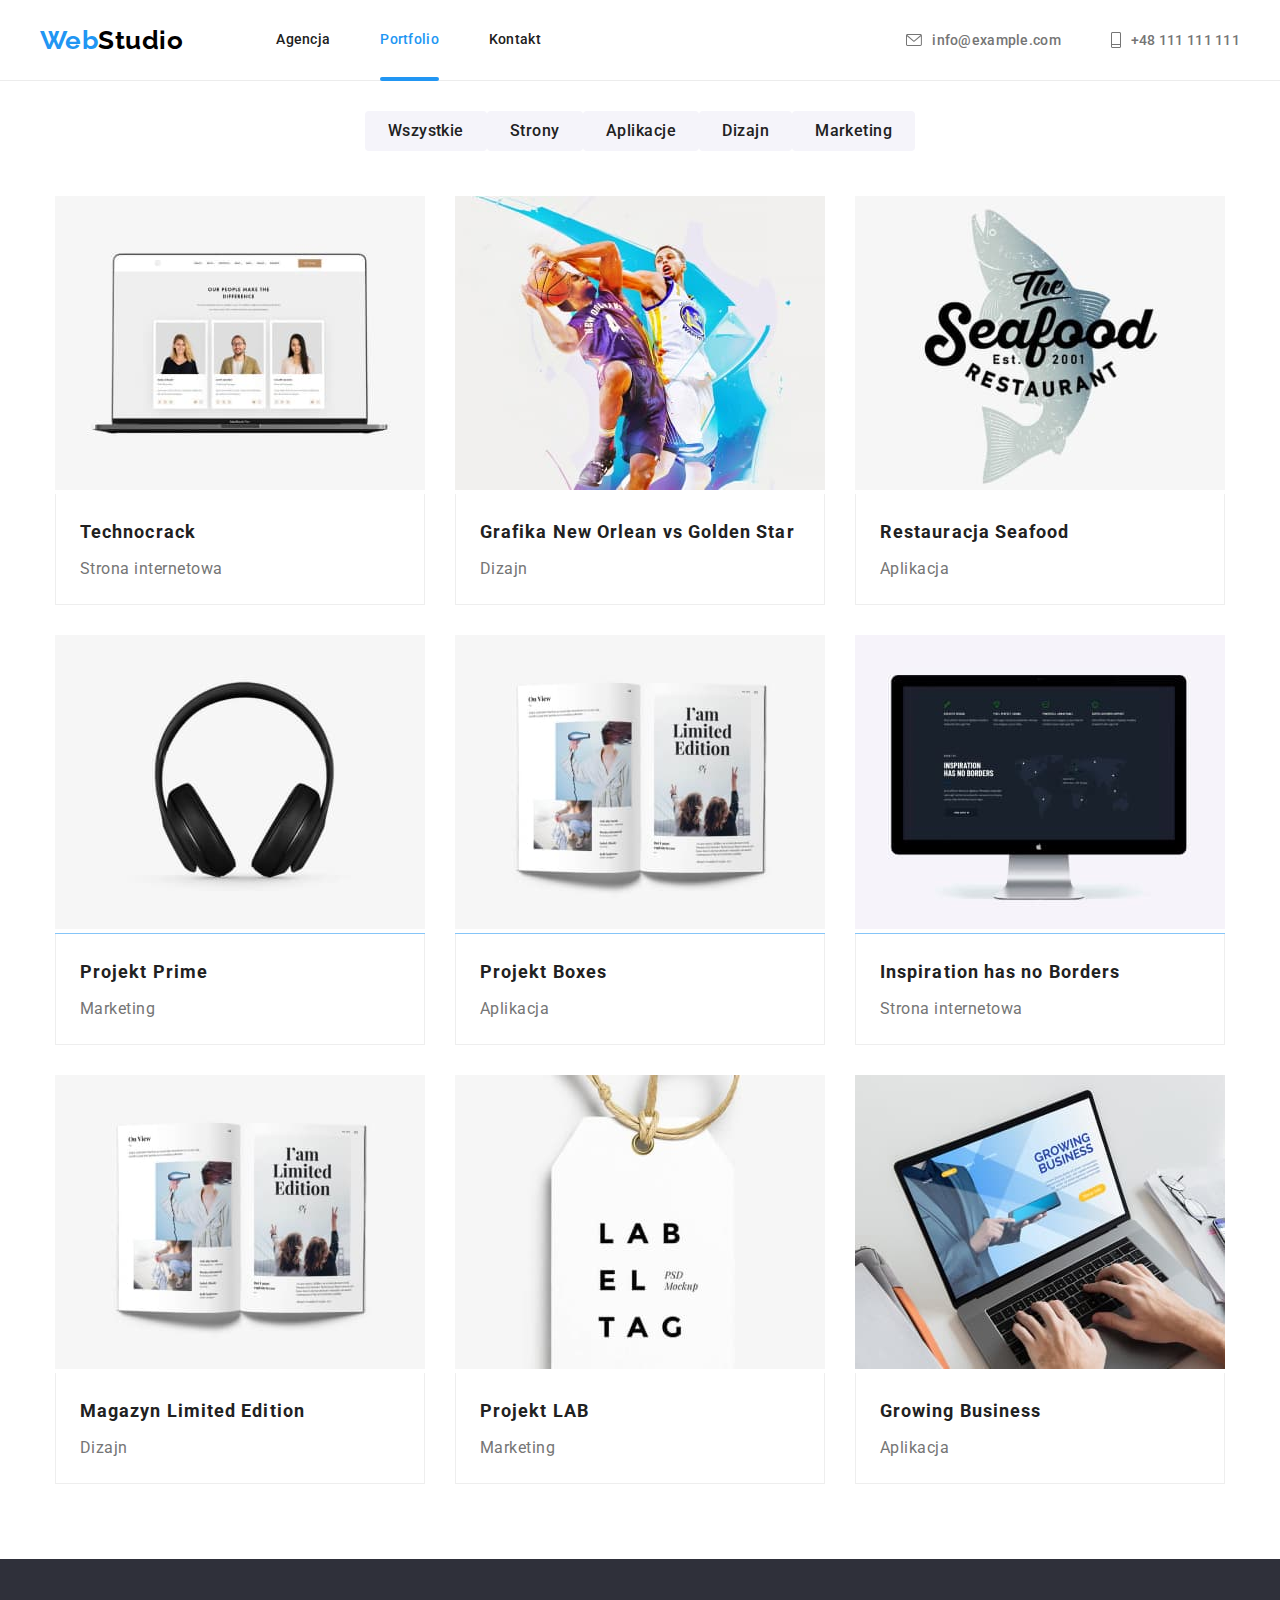
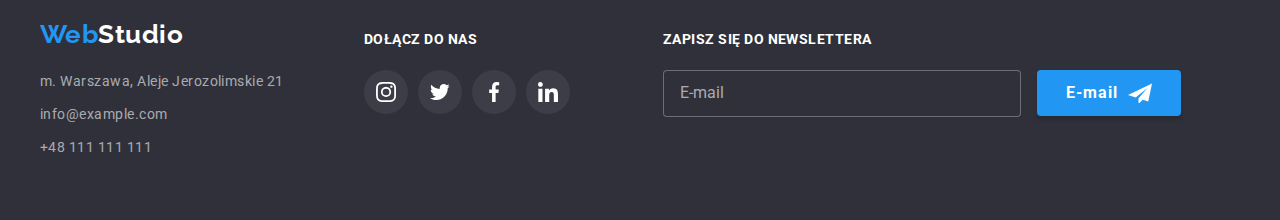
==== portfolio.html @ 1c142c2a "copy" ====
<!DOCTYPE html>
<html lang="en">

<head>
  <meta charset="UTF-8" />
  <meta http-equiv="X-UA-Compatible" content="IE=edge" />
  <meta name="viewport" content="width=device-width, initial-scale=1.0" />
  <title>goit-markup-hw-07</title>
  <link href="https://fonts.googleapis.com/css2?family=Raleway:wght@700&family=Roboto:wght@400;500;700;900&display=swap"
    rel="stylesheet" />
  <link rel="stylesheet" href="https://cdnjs.cloudflare.com/ajax/libs/modern-normalize/1.1.0/modern-normalize.css" />
  <link rel="stylesheet" href="./css/main.min.css" />
</head>

<body>
  <header class="header">
    <div class="container header__section">
      <nav class="header__nav">
      <a href="index.html" class="link logo header__logo">Web<span class="header__logo--black">Studio</span></a>

      <ul class="nav list">
        <li class="nav__item">
          <a href="index.html" class="link nav__link">Agencja</a>
        </li>
        <li class="nav__item">
          <a href="portfolio.html" class="link nav__link nav__link--current">Portfolio</a>
        </li>
        <li class="nav__item"><a href="Kontakt" class="link nav__link">Kontakt</a></li>
      </ul>
      </nav>
      <ul class="header-contact list header-contact__list">
        <li class="header-contact__item">
          <a href="mailto:info@example.com" class="link header-contact__link"><svg class="header-contact__icon" width="16"
              height="12">
              <use href="./images/icons.svg#icon-envelope"></use>
            </svg>info@example.com</a>
        </li>
        <li class="header-contact__item">
          <a href="tel:+48111111111" class="link header-contact__link"><svg class="header-contact__icon" width="10" height="16">
              <use href="./images/icons.svg#icon-mobile"></use>
            </svg>+48 111 111 111</a>
        </li>
      </ul>
    </div>
  </header>
  <main>
    <section class="portfolio-section">
      <div class="container">
        <ul class="list portfolio-button__list">
          <li class="portfolio-button-item"><button class="portfolio-button" type="button">Wszystkie</button></li>
          <li class="portfolio-button-item"><button class="portfolio-button" type="button">Strony</button></li>
          <li class="portfolio-button-item"><button class="portfolio-button" type="button">Aplikacje</button></li>
          <li class="portfolio-button-item"><button class="portfolio-button" type="button">Dizajn</button></li>
          <li class="portfolio-button-item"><button class="portfolio-button" type="button">Marketing</button></li>
        </ul>
      </div>
    </section>
    <section>
      <div class="container">
        <ul class="list portfolio-list">
          <li class="portfolio-item">
            <div class="portfolio-description">
              <img src="images/laptop_op.jpg" alt="Laptop" width="370" height="294" />
              <div class="portfolio-overlay">
                <p class="portfolio-description__text">Lorem ipsum dolor sit, amet consectetur adipisicing elit. Animi
                  exercitationem maiores doloremque ut, culpa itaque, laboriosam id, voluptate voluptas molestiae
                  ratione vero accusantium alias odio doloribus at amet dolorem beatae.</p>
              </div>
            </div>
            <div class="portfolio-border">
              <h3 class="portfolio-list__title">Technocrack</h3>
              <p class="portfolio-list__text">Strona internetowa</p>
            </div>
          </li>
          <li class="portfolio-item">
            <div class="portfolio-description">
              <img src="images/basketball_op.jpg" alt="Playing basketball" width="370" height="294" />
              <div class="portfolio-overlay">
                <p class="portfolio-description__text">Lorem ipsum dolor sit, amet consectetur adipisicing elit. Animi
                  exercitationem maiores doloremque ut, culpa itaque, laboriosam id, voluptate voluptas molestiae
                  ratione vero accusantium alias odio doloribus at amet dolorem beatae.</p>
              </div>
            </div>
            <div class="portfolio-border">
              <h3 class="portfolio-list__title">Grafika New Orlean vs Golden Star</h3>
              <p class="portfolio-list__text">Dizajn</p>
            </div>
          </li>
          <li class="portfolio-item">
            <div class="portfolio-description">
              <img src="images/seafood_op.jpg" alt="Seafood poster" width="370" height="294" />
              <div class="portfolio-overlay">
                <p class="portfolio-description__text">Lorem ipsum dolor sit, amet consectetur adipisicing elit. Animi
                  exercitationem maiores doloremque ut, culpa itaque, laboriosam id, voluptate voluptas molestiae
                  ratione vero accusantium alias odio doloribus at amet dolorem beatae.</p>
              </div>
            </div>
            <div class="portfolio-border">
              <h3 class="portfolio-list__title">Restauracja Seafood</h3>
              <p class="portfolio-list__text">Aplikacja</p>
            </div>
          </li>
          <li class="portfolio-item">
            <div class="portfolio-description">
              <img src="images/headphones_op.jpg" alt="Headphones" width="370" height="294" />
              <div class="portfolio-overlay">
                <p class="portfolio-description__text">Lorem ipsum dolor sit, amet consectetur adipisicing elit. Animi
                  exercitationem maiores doloremque ut, culpa itaque, laboriosam id, voluptate voluptas molestiae
                  ratione vero accusantium alias odio doloribus at amet dolorem beatae.</p>
              </div>
            </div>
            <div class="portfolio-border">
              <h3 class="portfolio-list__title">Projekt Prime</h3>
              <p class="portfolio-list__text">Marketing</p>
            </div>
          </li>
          <li class="portfolio-item">
            <div class="portfolio-description">
              <img src="images/book_op.jpg" alt="Box" width="370" height="294" />
              <div class="portfolio-overlay">
                <p class="portfolio-description__text">Lorem ipsum dolor sit, amet consectetur adipisicing elit. Animi
                  exercitationem maiores doloremque ut, culpa itaque, laboriosam id, voluptate voluptas molestiae
                  ratione vero accusantium alias odio doloribus at amet dolorem beatae.</p>
              </div>
            </div>
            <div class="portfolio-border">
              <h3 class="portfolio-list__title">Projekt Boxes</h3>
              <p class="portfolio-list__text">Aplikacja</p>
            </div>
          </li>
          <li class="portfolio-item">
            <div class="portfolio-description">
              <img src="images/imac_op.jpg" alt="iMac" width="370" height="294" />
              <div class="portfolio-overlay">
                <p class="portfolio-description__text">Lorem ipsum dolor sit, amet consectetur adipisicing elit. Animi
                  exercitationem maiores doloremque ut, culpa itaque, laboriosam id, voluptate voluptas molestiae
                  ratione vero accusantium alias odio doloribus at amet dolorem beatae.</p>
              </div>
            </div>
            <div class="portfolio-border">
              <h3 class="portfolio-list__title">Inspiration has no Borders</h3>
              <p class="portfolio-list__text">Strona internetowa</p>
            </div>
          </li>
          <li class="portfolio-item">
            <div class="portfolio-description">
              <img src="images/book_op.jpg" alt="Book" width="370" height="294" />
              <div class="portfolio-overlay">
                <p class="portfolio-description__text">Lorem ipsum dolor sit, amet consectetur adipisicing elit. Animi
                  exercitationem maiores doloremque ut, culpa itaque, laboriosam id, voluptate voluptas molestiae
                  ratione vero accusantium alias odio doloribus at amet dolorem beatae.</p>
              </div>
            </div>
            <div class="portfolio-border">
              <h3 class="portfolio-list__title">Magazyn Limited Edition</h3>
              <p class="portfolio-list__text">Dizajn</p>
            </div>
          </li>
          <li class="portfolio-item">
            <div class="portfolio-description">
              <img src="images/label_op.jpg" alt="Label" width="370" height="294" />
              <div class="portfolio-overlay">
                <p class="portfolio-description__text">Lorem ipsum dolor sit, amet consectetur adipisicing elit. Animi
                  exercitationem maiores doloremque ut, culpa itaque, laboriosam id, voluptate voluptas molestiae
                  ratione vero accusantium alias odio doloribus at amet dolorem beatae.</p>
              </div>
            </div>
            <div class="portfolio-border">
              <h3 class="portfolio-list__title">Projekt LAB</h3>
              <p class="portfolio-list__text">Marketing</p>
            </div>
          </li>
          <li class="portfolio-item">
            <div class="portfolio-description">
              <img src="images/laptop-writing_op.jpg" alt="Writing on laptop" width="370" height="294" />
              <div class="portfolio-overlay">
                <p class="portfolio-description__text">Lorem ipsum dolor sit, amet consectetur adipisicing elit. Animi
                  exercitationem maiores doloremque ut, culpa itaque, laboriosam id, voluptate voluptas molestiae
                  ratione vero accusantium alias odio doloribus at amet dolorem beatae.</p>
              </div>
            </div>
            <div class="portfolio-border">
              <h3 class="portfolio-list__title">Growing Business</h3>
              <p class="portfolio-list__text">Aplikacja</p>
            </div>
          </li>
        </ul>
      </div>
    </section>
  </main>
  <footer class="footer">
    <div class="container">
      <div class="footer__flex">
        <div class="footer__contacts-flex">
          <a href="index.html" class="link logo">Web<span class="footer__logo--white">Studio</span></a>
          <address class="footer-contact">
            <ul class="list footer-contact__list">
              <li class="footer-contact__item">
                <a
                      class="footer-contact__link footer-contact__address link"
                      href="https://goo.gl/maps/LYXFkN4VjgdhRWMN6"
                      target="_blank"
                      rel="noreferrer noopener"
                      >m. Warszawa, Aleje Jerozolimskie 21</a></li>
              <li class="footer-contact__item">
                <a href="mailto:info@example.com" class="footer-contact__link link">info@example.com</a>
              </li>
              <li class="footer-contact__item">
                <a href="tel:+48111111111" class="link footer-contact__link">+48 111 111 111</a>
              </li>
            </ul>
          </address>
        </div>
        <div class="social-section">
          <p class="social-section__text">DOŁĄCZ DO NAS</p>
          <ul class="footer-list list">
            <li class="footer-list__item">
              <a class="footer-list__link" href="https://www.instagram.com/">
                <svg class="footer-list__icon" width="20" height="20">
                  <use href="./images/icons.svg#icon-instagram"></use>
                </svg>
              </a>
            </li class="footer-list__item">
            <li>
              <a class="footer-list__link" href="https://twitter.com/">
                <svg class="footer-list__icon" width="20" height="20">
                  <use href="./images/icons.svg#icon-twitter"></use>
                </svg>
              </a>
            </li>
            <li class="footer-list__item">
              <a class="footer-list__link" href="https://www.facebook.com/">
                <svg class="footer-list__icon" width="20" height="20">
                  <use href="./images/icons.svg#icon-facebook"></use>
                </svg>
              </a>
            </li>
            <li class="footer-list__item">
              <a class="footer-list__link" href="https://www.linkedin.com/">
                <svg class="footer-list__icon" width="20" height="20">
                  <use href="./images/icons.svg#icon-linkedin"></use>
                </svg>
              </a>
            </li>
          </ul>
        </div>
        <div class="footer-submit">
          <p class="footer-submit__text">ZAPISZ SIĘ DO NEWSLETTERA</p>
          <div class="footer-submit__form">
            <label class="footer-submit__label" for="submit-mail"></label>
            <input class="footer-submit__input" type="email" name="submit-mail" id="submit-mail" placeholder="E-mail">
            <button class="footer-submit__btn" type="submit">E-mail</button>
          </div>
        </div>
      </div>
  </footer>
  <script src="js/modal.js"></script>
</body>

</html>
---- css/main.min.css ----
:root{--primary-text-color: #212121;--secondary-text-color: #757575;--white-text-color: #ffffff;--accent-color: #2196f3;--black-logo-color: #000000;--footer-text-color: rgba(255, 255, 255, 0.6);--white-background-color: #ffffff;--hero-background-color: #2f303a;--team-background-color: #f5f4fa}.portfolio-section{padding-top:30px;padding-bottom:30px}.portfolio-button__list{display:flex;justify-content:center}.portfolio-button__item:not(:last-child){margin-right:8px}.portfolio-item:hover .portfolio-overlay{transform:translateY(0)}.portfolio-description{position:relative;overflow:hidden}.portfolio-overlay{position:absolute;display:inline-block;content:"";width:100%;height:100%;top:0;left:0;background-color:rgba(33,150,243,.9);transform:translateY(100%);transition:transform 250ms cubic-bezier(0.4, 0, 0.2, 1)}.portfolio-description__text{position:absolute;top:0;left:0;padding:63px 24px;font-size:18px;line-height:1.56;color:var(--white-text-color)}.portfolio-button{display:inline-block;min-width:73px;border-radius:4px;border:1px solid rgba(0,0,0,0);padding:6px 22px;font-family:"Roboto";font-weight:500;font-size:16px;line-height:1.63;letter-spacing:.03em;text-align:center;background-color:var(--team-background-color);color:var(--primary-text-color);cursor:pointer;transition:background-color 250ms cubic-bezier(0.4, 0, 0.2, 1),color 250ms cubic-bezier(0.4, 0, 0.2, 1),box-shadow 250ms cubic-bezier(0.4, 0, 0.2, 1)}.portfolio-button:hover,.portfolio-button:focus{background-color:var(--accent-color);color:var(--white-text-color);box-shadow:0px 3px 1px rgba(0,0,0,.1),0px 1px 2px rgba(0,0,0,.08),0px 2px 2px rgba(0,0,0,.12)}.portfolio-list{display:flex;flex-wrap:wrap;justify-content:space-between;padding-bottom:60px}.portfolio-item{margin:15px;transition:box-shadow 250ms cubic-bezier(0.4, 0, 0.2, 1)}.portfolio-item:hover,.portfolio-item:focus{box-shadow:0px 3px 1px rgba(0,0,0,.1),0px 1px 2px rgba(0,0,0,.08),0px 2px 2px rgba(0,0,0,.12)}.portfolio-border{border:1px solid #eee;border-top:rgba(0,0,0,0);padding:20px 24px}.portfolio-list__title{font-weight:700;font-size:18px;line-height:2;letter-spacing:.06em}.portfolio-list__text{margin-top:4px;font-size:16px;line-height:1.87;color:var(--secondary-text-color)}.container{width:1200px;margin-left:auto;margin-right:auto}body{font-family:"Roboto";letter-spacing:.03em;background-color:var(--white-background-color);color:var(--primary-text-color)}.list{list-style:none}.link{text-decoration:none}h1,h2,h3,h4,h5,h6,p,ul{margin:0;padding:0}.logo{font-family:"Raleway";font-weight:700;font-size:26px;line-height:1.19;align-items:center;text-align:center;color:var(--accent-color)}.backdrop{position:fixed;display:flex;align-items:center;justify-content:center;width:100vw;height:100vh;background-color:rgba(0,0,0,.2);top:0;transition:opacity 250ms cubic-bezier(0.4, 0, 0.2, 1),visibility 250ms cubic-bezier(0.4, 0, 0.2, 1)}.backdrop.is-hidden{opacity:0;visibility:hidden;pointer-events:none}.backdrop.is-hidden .modal{transform:scale(2)}.modal{width:528px;min-height:581px;background-color:#fff;position:relative;transform:scale(1);transition:transform 250ms cubic-bezier(0.4, 0, 0.2, 1)}.modal-icon{fill:var(--black-logo-color);transition:fill 250ms cubic-bezier(0.4, 0, 0.2, 1)}.close-btn{position:absolute;display:flex;align-items:center;justify-content:center;right:8px;top:8px;background-color:rgba(0,0,0,0);border-radius:50%;width:30px;height:30px;border:1px solid rgba(0,0,0,.1);cursor:pointer}.close-btn:hover .modal-icon{fill:var(--accent-color)}.form{width:528px;margin-left:auto;margin-right:auto;padding:40px}.form-title{font-weight:700;font-size:20px;line-height:1.15;text-align:center}.top-title{margin-top:12px}.form-field{position:relative;display:flex;flex-direction:column;margin-bottom:10px}.form-label,.comment-label{font-size:12px;line-height:1.17;letter-spacing:.01em;color:var(--secondary-text-color);margin-bottom:4px}.form-input{width:100%;margin:0;padding:11px 42px;border:1px solid rgba(33,33,33,.2);border-radius:4px;outline:none;transition:border-color 250ms cubic-bezier(0.4, 0, 0.2, 1)}.form-input:focus{border-color:var(--accent-color)}.form-input:focus~.input-icon{fill:var(--accent-color)}.input-icon{position:absolute;top:50%;left:15px;transform:translateY(25%);display:inline-block;width:12px;height:12px;transition:fill 250ms cubic-bezier(0.4, 0, 0.2, 1)}textarea{resize:none;border:1px solid rgba(33,33,33,.2);border-radius:4px;padding:12px 16px;font-size:12px;line-height:1.17;letter-spacing:.01em;height:120px;outline:none;transition:border-color 250ms cubic-bezier(0.4, 0, 0.2, 1)}textarea:focus{border-color:var(--accent-color)}.comment::placeholder{font-size:12px;line-height:1.17;letter-spacing:.01em;color:#757575}.form-field-chek{padding-left:14px;margin-top:25px;margin-bottom:30px}.icon-chek{display:inline-block;width:16px;height:15px;border:2px solid #212121;border-radius:2px;margin-right:7px}.form-checkbox{position:absolute;width:1px;height:1px;margin:-1px;padding:0;overflow:hidden;border:0;clip:rect(0 0 0 0)}.form-checkbox:checked+.icon-chek{background-image:url(../images/icon-check.svg);background-position:center;background-repeat:no-repeat;background-color:var(--accent-color);background-origin:border-box;border-color:var(--accent-color)}.policy-label{display:flex;align-items:center;font-size:14px;line-height:1.71;color:var(--secondary-text-color)}.policy-link{margin-left:4px;color:#2196f3}.form-btn{display:flex;align-items:center;justify-content:center;margin:0 auto;padding:10px 56px;border:none;border-radius:4px;text-align:center;text-decoration:none;font-family:"Roboto";font-style:normal;font-weight:700;font-size:16px;line-height:1.87;letter-spacing:.06em;cursor:pointer;background-color:var(--accent-color);box-shadow:0px 4px 4px rgba(0,0,0,.15);color:var(--white-text-color);transition:background-color 250ms cubic-bezier(0.4, 0, 0.2, 1)}.form-btn:focus,.form-btn:hover{background-color:#188ce8}.section-title{font-weight:700;font-size:36px;line-height:1.17;text-align:center;color:var(--primary-text-color)}.client{padding-top:94px;padding-bottom:94px}.client__title{margin-bottom:50px;font-weight:700;font-size:36px;line-height:1.17;text-align:center}.client__list{padding:0;margin:0;list-style:none;justify-content:space-between;align-items:center}.customers{display:flex}.customers__item{width:170px;height:90px;transition:border-color 250ms cubic-bezier(0.4, 0, 0.2, 1),color 250ms cubic-bezier(0.4, 0, 0.2, 1)}.customers__item:not(:last-child){margin-right:30px}.customers__item:focus,.customers__item:hover{color:var(--accent-color);border-color:var(--accent-color)}.customers__link{display:block;width:170px;height:90px;border:1px solid #afb1b8;color:#afb1b8;background-color:#fff;padding:16px 32px;transition:border-color 250ms cubic-bezier(0.4, 0, 0.2, 1),color 250ms cubic-bezier(0.4, 0, 0.2, 1)}.customers__link:focus,.customers__link:hover{color:var(--accent-color);border-color:var(--accent-color)}.customers__icon{fill:currentColor}.features{padding-top:94px;padding-bottom:94px}.features-list{display:flex}.features-list__item:not(:last-child){margin-right:30px;max-width:270px}.features-list__icon-fon{display:flex;width:270px;height:120px;align-items:center;justify-content:center;flex-direction:column;margin-bottom:30px;background-color:var(--team-background-color)}.features-list__icon{align-items:center}.features-list__title{margin-bottom:10px;font-weight:700;font-size:14px;line-height:1.14;text-transform:uppercase}.features-list__text{font-size:14px;line-height:1.71;color:var(--secondary-text-color)}.footer{padding-top:60px;padding-bottom:60px;background-color:var(--hero-background-color)}.footer__flex{display:flex;margin:0;padding:0;list-style:none}.footer__logo--white{color:var(--white-text-color)}.footer-contact{margin-top:20px}.footer-contact__address{color:var(--white-text-color)}.footer-contact__item{margin-top:9px}.footer-contact__link{font-style:normal;font-size:14px;line-height:1.71;color:var(--footer-text-color);transition:color 250ms cubic-bezier(0.4, 0, 0.2, 1)}.footer-contact__link:hover,.footer-contact__link:focus{color:var(--accent-color)}.social-section{margin-left:80px;width:206px}.social-section__text{padding:20px 0px 10px 0px;margin-bottom:20px;font-weight:700;font-size:14px;line-height:1.14px;text-transform:uppercase;color:var(--white-text-color)}.footer-list{display:flex;justify-content:space-between;align-items:center;padding:0;margin-top:0;list-style:none}.footer-list__item{width:44px;height:44px}.footer-list__link{display:block;width:44px;height:44px;border-radius:50%;color:#fff;background-color:rgba(255,255,255,.062745098);transition:background-color 250ms cubic-bezier(0.4, 0, 0.2, 1),color 250ms cubic-bezier(0.4, 0, 0.2, 1)}.footer-list__link:hover,.footer-list__link:focus{color:#fff;background-color:var(--accent-color)}.footer-list__icon{margin:12px 0px 0px 12px;fill:currentColor}.footer-submit{margin-left:93px}.footer-submit__text{padding:20px 0px 10px 0px;margin-bottom:20px;font-weight:700;font-size:14px;line-height:1.14px;text-transform:uppercase;color:var(--white-text-color)}.footer-submit__input{width:358px;margin:0;padding:13px 16px;border-radius:4px;border:1px solid rgba(255,255,255,.3);background-color:var(--hero-background-color);color:var(--white-text-color)}.footer-submit__input::placeholder{font-size:16px;line-height:1.25;color:rgba(255,255,255,.6)}.footer-submit__btn{display:inline-flex;align-items:center;justify-content:center;border:none;margin:0;padding:8px 29px;border-radius:4px;background-color:var(--accent-color);box-shadow:0px 4px 4px rgba(0,0,0,.15);color:var(--white-text-color);font-family:"Roboto";font-style:normal;font-weight:700;font-size:16px;line-height:1.87;letter-spacing:.06em;cursor:pointer;min-height:43px;margin-left:12px}.footer-submit__btn::after{content:"";display:inline-block;width:24px;height:20px;margin-left:10px;background-image:url(../images/send.svg)}.header{border-bottom:1px solid #ececec}.header__section{display:flex;align-items:center}.header__nav{display:flex;align-items:center}.header__logo{margin-right:93px}.header__logo--black{color:var(--black-logo-color)}.nav{display:flex}.nav__item:not(:last-child){margin-right:50px}.nav__link{display:block;padding-top:32px;padding-bottom:32px;font-weight:500;font-size:14px;line-height:1.14;letter-spacing:.02em;color:var(--primary-text-color);position:relative;transition:color 250ms cubic-bezier(0.4, 0, 0.2, 1)}.nav__link:focus,.nav__link:hover{color:var(--accent-color)}.nav__link--current{color:var(--accent-color)}.nav__link--current::after{position:absolute;display:block;content:"";width:100%;height:4px;border-radius:2px;bottom:-1px;background-color:var(--accent-color)}.header-contact{display:flex}.header-contact__list{margin-left:auto}.header-contact__item+.header-contact__item{margin-left:50px}.header-contact__link{display:inline-flex;padding:32px 0px 32px;align-items:center;font-weight:500;font-size:14px;line-height:16px;letter-spacing:.02em;color:var(--secondary-text-color);transition:color 250ms cubic-bezier(0.4, 0, 0.2, 1)}.header-contact__link:hover,.header-contact__link:focus{color:var(--accent-color)}.header-contact__icon{margin-right:10px;fill:currentColor}.main{padding-top:200px;padding-bottom:200px;max-width:1600px;min-height:600px;margin-left:auto;margin-right:auto;background-image:linear-gradient(to right, rgba(47, 48, 58, 0.4), rgba(47, 48, 58, 0.4)),url(../images/main.jpg);background-color:var(--hero-background-color);background-repeat:no-repeat;background-position:center;background-size:cover;text-align:center}.main__title{margin-bottom:30px;margin-left:auto;margin-right:auto;max-width:696px;font-weight:900;font-size:44px;line-height:1.36;letter-spacing:.06em;text-transform:uppercase;color:var(--white-text-color)}.main__btn{display:inline-block;min-width:200px;border-radius:4px;border:1px solid rgba(0,0,0,0);padding:10px 32px;background-color:var(--accent-color);color:var(--white-text-color);font-family:"Roboto";font-weight:700;font-size:16px;line-height:1.88;align-items:center;text-align:center;letter-spacing:.06em;cursor:pointer;transition:background-color 250ms cubic-bezier(0.4, 0, 0.2, 1),color 250ms cubic-bezier(0.4, 0, 0.2, 1)}.main__btn:hover,.main__btn:focus{background-color:var(--white-text-color);color:var(--accent-color)}.team{padding-top:94px;padding-bottom:94px;background-color:var(--team-background-color)}.team__title{margin-bottom:50px}.team-list{display:flex}.team-list__item{box-shadow:0px 1px 3px rgba(0,0,0,.12),0px 1px 1px rgba(0,0,0,.14),0px 2px 1px rgba(0,0,0,.2);background-color:var(--white-background-color)}.team-list__item:not(:last-child){margin-right:30px}.team-list__workers{padding:30px 0px}.team-list__worker{font-weight:500;font-size:16px;line-height:1.19;text-align:center}.team-list__possition{margin-top:10px;font-size:16px;line-height:1.19;text-align:center;color:var(--secondary-text-color)}.team-list__social-list{display:flex;justify-content:space-between;align-items:center;padding:0px 32px;margin-top:16px;list-style:none}.team-list__social-item{width:44px;height:44px}.team-list__social-link{display:block;width:44px;height:44px;border-radius:50%;color:#afb1b8;background-color:#fff;transition:background-color 250ms cubic-bezier(0.4, 0, 0.2, 1),color 250ms cubic-bezier(0.4, 0, 0.2, 1)}.team-list__social-link:hover,.team-list__social-link:focus{color:#fff;background-color:var(--accent-color)}.team-list__social-icon{margin:12px 0px 0px 12px;fill:currentColor}.work{padding-bottom:94px}.work__title{margin-bottom:50px}.work-list{display:flex}.work-list__item{position:relative}.work-list__item:not(:last-child){margin-right:30px}.work-list__text{width:100%;position:absolute;bottom:0;left:0;padding:27px 0px;font-weight:bold;font-size:14px;line-height:1.14;text-align:center;text-transform:uppercase;color:var(--white-text-color);background-color:rgba(47,48,58,.8)}/*# sourceMappingURL=main.min.css.map */
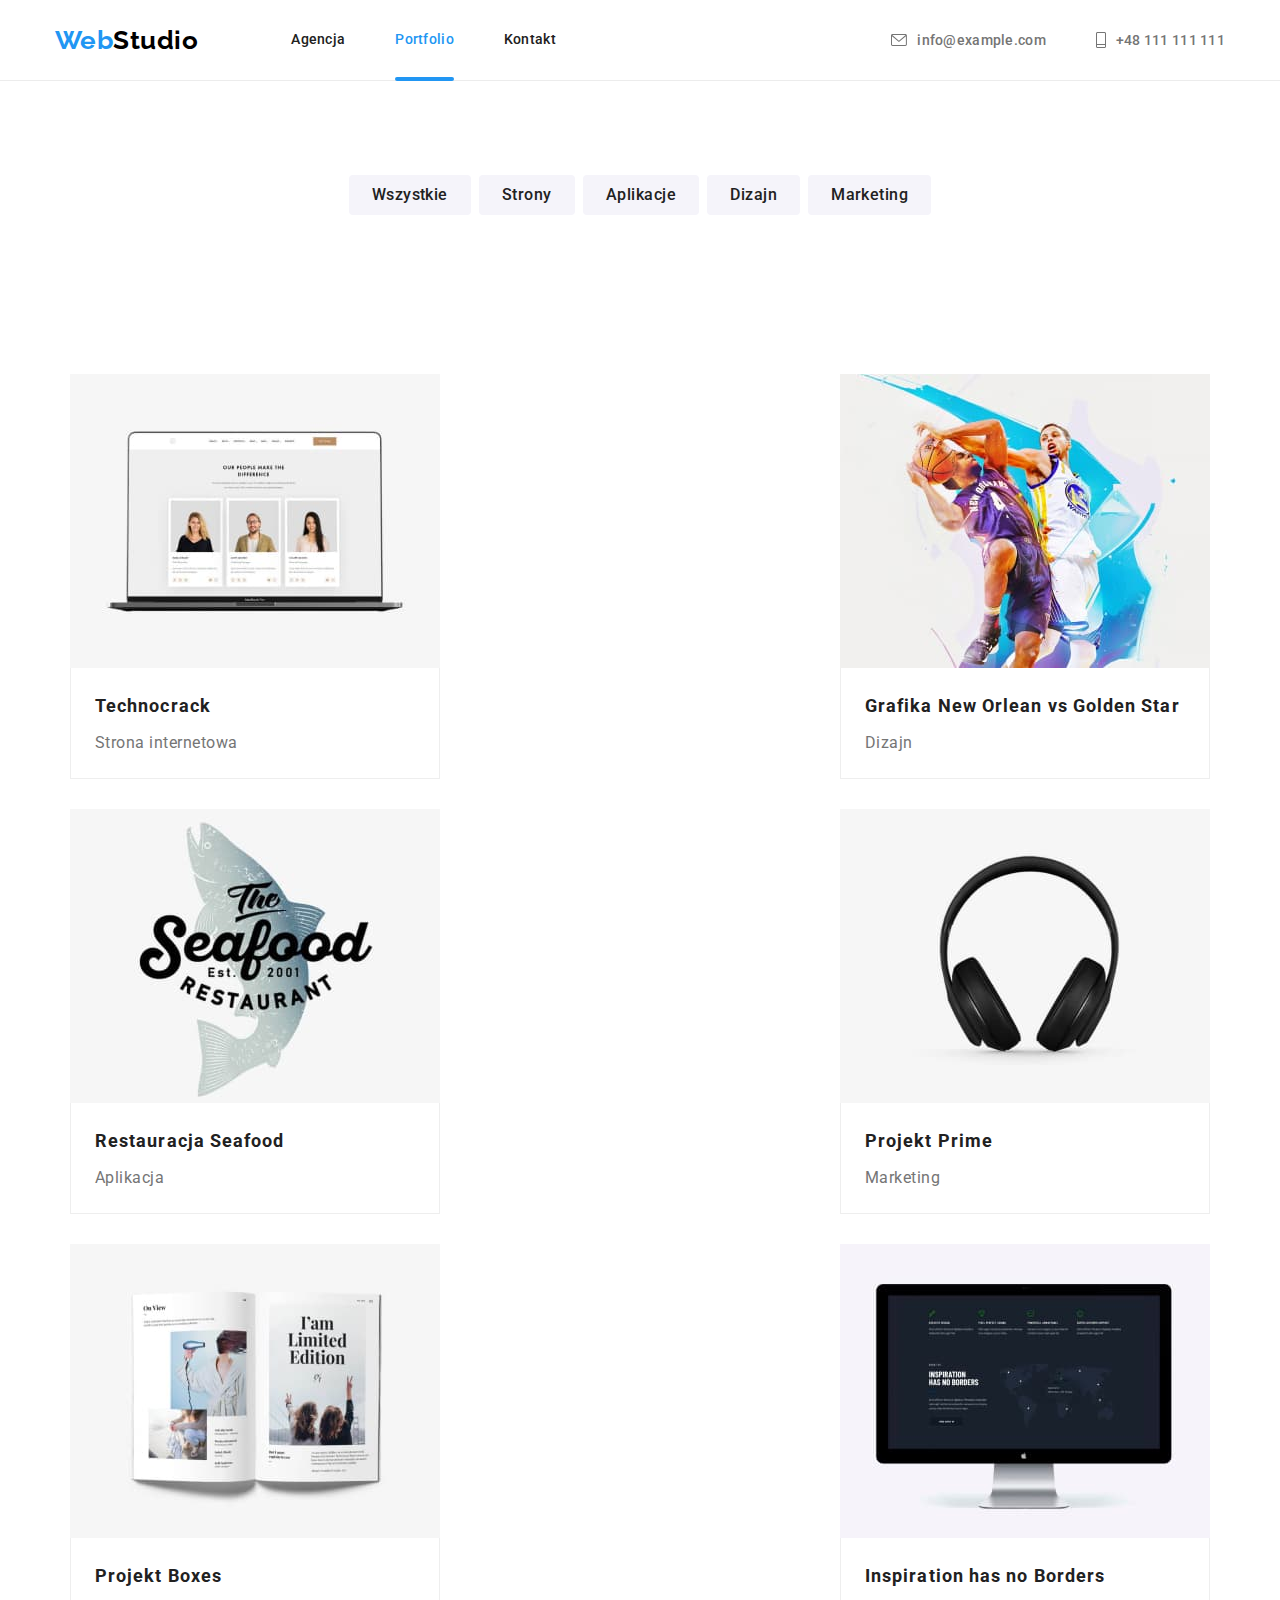
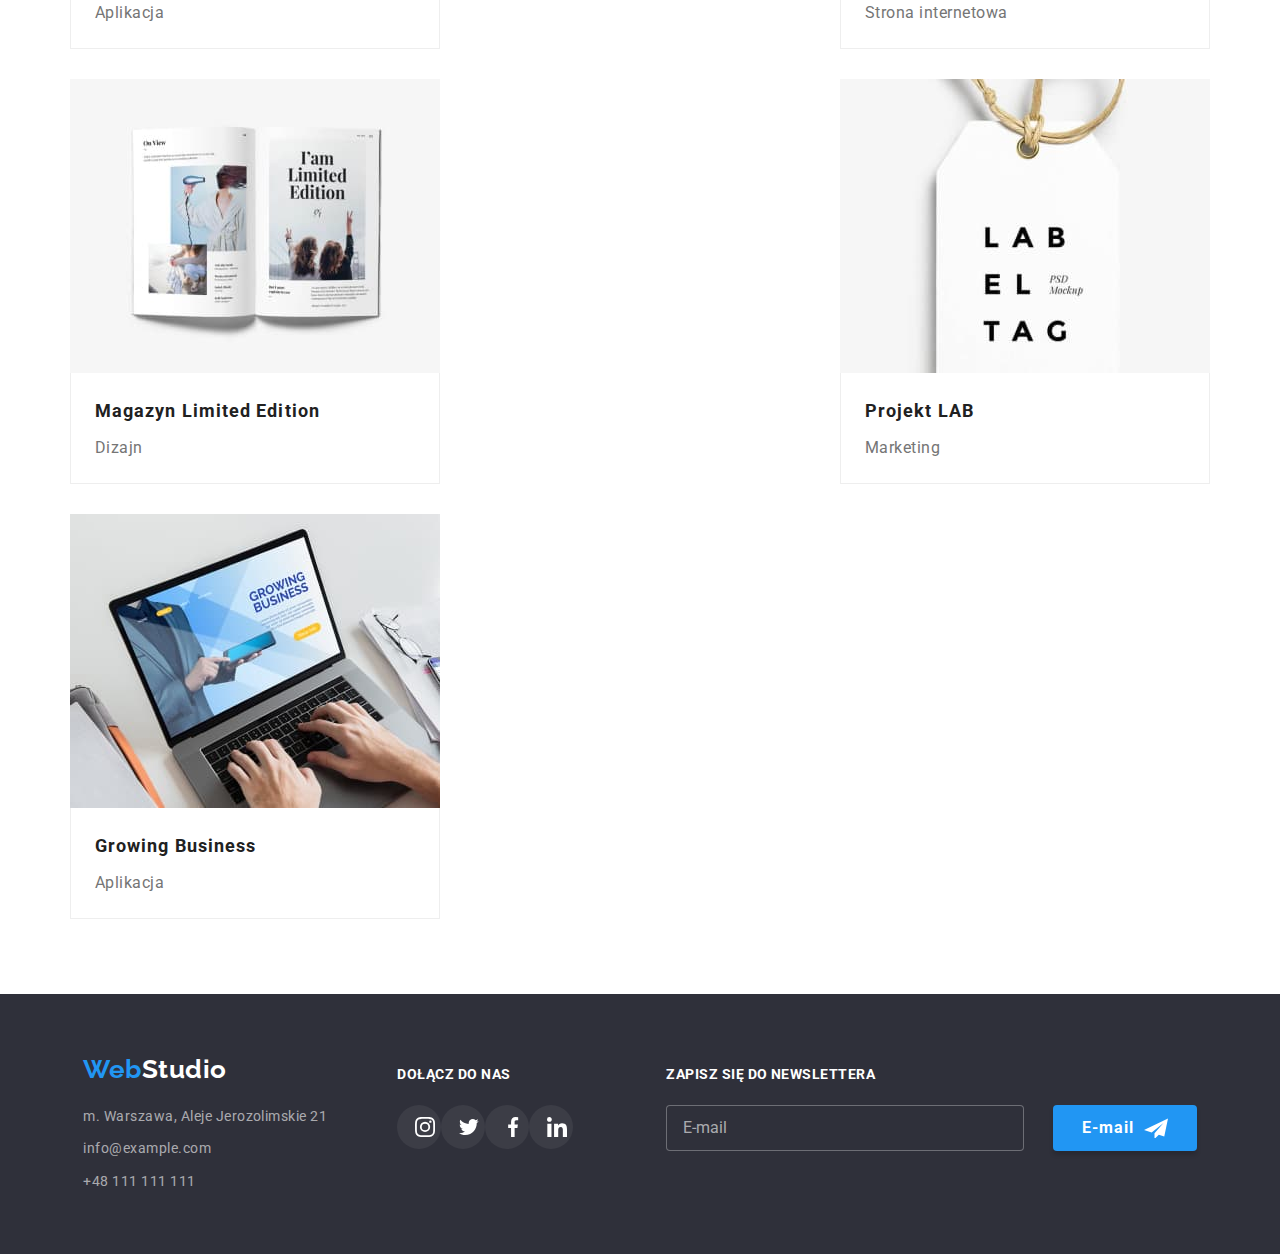
==== commit 4426846e: "1 run" ====
--- a/portfolio.html
+++ b/portfolio.html
@@ -5,7 +5,7 @@
   <meta charset="UTF-8" />
   <meta http-equiv="X-UA-Compatible" content="IE=edge" />
   <meta name="viewport" content="width=device-width, initial-scale=1.0" />
-  <title>goit-markup-hw-07</title>
+  <title>goit-markup-hw-08</title>
   <link href="https://fonts.googleapis.com/css2?family=Raleway:wght@700&family=Roboto:wght@400;500;700;900&display=swap"
     rel="stylesheet" />
   <link rel="stylesheet" href="https://cdnjs.cloudflare.com/ajax/libs/modern-normalize/1.1.0/modern-normalize.css" />
@@ -16,31 +16,68 @@
   <header class="header">
     <div class="container header__section">
       <nav class="header__nav">
-      <a href="index.html" class="link logo header__logo">Web<span class="header__logo--black">Studio</span></a>
-
-      <ul class="nav list">
-        <li class="nav__item">
-          <a href="index.html" class="link nav__link">Agencja</a>
-        </li>
-        <li class="nav__item">
-          <a href="portfolio.html" class="link nav__link nav__link--current">Portfolio</a>
-        </li>
-        <li class="nav__item"><a href="Kontakt" class="link nav__link">Kontakt</a></li>
-      </ul>
+        <a href="index.html" class="link logo header__logo">Web<span class="header__logo--black">Studio</span></a>
+
+        <ul class="nav list">
+          <li class="nav__item">
+            <a href="index.html" class="link nav__link">Agencja</a>
+          </li>
+          <li class="nav__item">
+            <a href="portfolio.html" class="link nav__link nav__link--current">Portfolio</a>
+          </li>
+          <li class="nav__item"><a href="Kontakt" class="link nav__link">Kontakt</a></li>
+        </ul>
       </nav>
       <ul class="header-contact list header-contact__list">
         <li class="header-contact__item">
-          <a href="mailto:info@example.com" class="link header-contact__link"><svg class="header-contact__icon" width="16"
-              height="12">
+          <a href="mailto:info@example.com" class="link header-contact__link"><svg class="header-contact__icon"
+              width="16" height="12">
               <use href="./images/icons.svg#icon-envelope"></use>
             </svg>info@example.com</a>
         </li>
         <li class="header-contact__item">
-          <a href="tel:+48111111111" class="link header-contact__link"><svg class="header-contact__icon" width="10" height="16">
+          <a href="tel:+48111111111" class="link header-contact__link"><svg class="header-contact__icon" width="10"
+              height="16">
               <use href="./images/icons.svg#icon-mobile"></use>
             </svg>+48 111 111 111</a>
         </li>
       </ul>
+      <button class="menu-open" data-menu-open>
+        <svg class="menu-burger" width="24" height="16">
+          <use href="./images/icons.svg#icon-burger"></use>
+        </svg>
+      </button>
+    </div>
+    <div class="mob-menu flex is-hidden" data-menu>
+      <div>
+        <button class="menu-close" data-menu-close>
+          <svg class="menu-close" width="40" height="40">
+            <use href="./images/icons.svg#icon-close"></use>
+          </svg>
+        </button>
+        <ul class="mob-menu-list list">
+          <li class="mob-menu-list__item">
+            <a class="mob-menu-list__link link mob-menu-list__link--current" href="./index.html">Agencja</a>
+          </li>
+          <li class="mob-menu-list__item">
+            <a class="mob-menu-list__link link" href="./portfolio.html">Portfolio</a>
+          </li>
+          <li class="mob-menu-list__item">
+            <a class="mob-menu-list__link link" href="">Kontakt</a>
+          </li>
+        </ul>
+      </div>
+      <div class="mob-menu-list__down">
+        <a class="mob-menu-list__tell link" href="tel:+48111111111">
+          +48 111 111 111</a>
+        <a class="mob-menu-list__mail link" href="mailto:info@example.com">info@example.com</a>
+        <ul class="mob-menu-list__social list">
+          <li class="mob-menu-list__social-item">Instagram</li>
+          <li class="mob-menu-list__social-item">Twitter</li>
+          <li class="mob-menu-list__social-item">Facebook</li>
+          <li class="mob-menu-list__social-item">LinkedIn</li>
+        </ul>
+      </div>
     </div>
   </header>
   <main>
@@ -196,12 +233,10 @@
           <address class="footer-contact">
             <ul class="list footer-contact__list">
               <li class="footer-contact__item">
-                <a
-                      class="footer-contact__link footer-contact__address link"
-                      href="https://goo.gl/maps/LYXFkN4VjgdhRWMN6"
-                      target="_blank"
-                      rel="noreferrer noopener"
-                      >m. Warszawa, Aleje Jerozolimskie 21</a></li>
+                <a class="footer-contact__link footer-contact__address link"
+                  href="https://goo.gl/maps/LYXFkN4VjgdhRWMN6" target="_blank" rel="noreferrer noopener">m. Warszawa,
+                  Aleje Jerozolimskie 21</a>
+              </li>
               <li class="footer-contact__item">
                 <a href="mailto:info@example.com" class="footer-contact__link link">info@example.com</a>
               </li>
--- a/css/main.min.css
+++ b/css/main.min.css
@@ -1 +1 @@
-:root{--primary-text-color: #212121;--secondary-text-color: #757575;--white-text-color: #ffffff;--accent-color: #2196f3;--black-logo-color: #000000;--footer-text-color: rgba(255, 255, 255, 0.6);--white-background-color: #ffffff;--hero-background-color: #2f303a;--team-background-color: #f5f4fa}.portfolio-section{padding-top:30px;padding-bottom:30px}.portfolio-button__list{display:flex;justify-content:center}.portfolio-button__item:not(:last-child){margin-right:8px}.portfolio-item:hover .portfolio-overlay{transform:translateY(0)}.portfolio-description{position:relative;overflow:hidden}.portfolio-overlay{position:absolute;display:inline-block;content:"";width:100%;height:100%;top:0;left:0;background-color:rgba(33,150,243,.9);transform:translateY(100%);transition:transform 250ms cubic-bezier(0.4, 0, 0.2, 1)}.portfolio-description__text{position:absolute;top:0;left:0;padding:63px 24px;font-size:18px;line-height:1.56;color:var(--white-text-color)}.portfolio-button{display:inline-block;min-width:73px;border-radius:4px;border:1px solid rgba(0,0,0,0);padding:6px 22px;font-family:"Roboto";font-weight:500;font-size:16px;line-height:1.63;letter-spacing:.03em;text-align:center;background-color:var(--team-background-color);color:var(--primary-text-color);cursor:pointer;transition:background-color 250ms cubic-bezier(0.4, 0, 0.2, 1),color 250ms cubic-bezier(0.4, 0, 0.2, 1),box-shadow 250ms cubic-bezier(0.4, 0, 0.2, 1)}.portfolio-button:hover,.portfolio-button:focus{background-color:var(--accent-color);color:var(--white-text-color);box-shadow:0px 3px 1px rgba(0,0,0,.1),0px 1px 2px rgba(0,0,0,.08),0px 2px 2px rgba(0,0,0,.12)}.portfolio-list{display:flex;flex-wrap:wrap;justify-content:space-between;padding-bottom:60px}.portfolio-item{margin:15px;transition:box-shadow 250ms cubic-bezier(0.4, 0, 0.2, 1)}.portfolio-item:hover,.portfolio-item:focus{box-shadow:0px 3px 1px rgba(0,0,0,.1),0px 1px 2px rgba(0,0,0,.08),0px 2px 2px rgba(0,0,0,.12)}.portfolio-border{border:1px solid #eee;border-top:rgba(0,0,0,0);padding:20px 24px}.portfolio-list__title{font-weight:700;font-size:18px;line-height:2;letter-spacing:.06em}.portfolio-list__text{margin-top:4px;font-size:16px;line-height:1.87;color:var(--secondary-text-color)}.container{width:1200px;margin-left:auto;margin-right:auto}body{font-family:"Roboto";letter-spacing:.03em;background-color:var(--white-background-color);color:var(--primary-text-color)}.list{list-style:none}.link{text-decoration:none}h1,h2,h3,h4,h5,h6,p,ul{margin:0;padding:0}.logo{font-family:"Raleway";font-weight:700;font-size:26px;line-height:1.19;align-items:center;text-align:center;color:var(--accent-color)}.backdrop{position:fixed;display:flex;align-items:center;justify-content:center;width:100vw;height:100vh;background-color:rgba(0,0,0,.2);top:0;transition:opacity 250ms cubic-bezier(0.4, 0, 0.2, 1),visibility 250ms cubic-bezier(0.4, 0, 0.2, 1)}.backdrop.is-hidden{opacity:0;visibility:hidden;pointer-events:none}.backdrop.is-hidden .modal{transform:scale(2)}.modal{width:528px;min-height:581px;background-color:#fff;position:relative;transform:scale(1);transition:transform 250ms cubic-bezier(0.4, 0, 0.2, 1)}.modal-icon{fill:var(--black-logo-color);transition:fill 250ms cubic-bezier(0.4, 0, 0.2, 1)}.close-btn{position:absolute;display:flex;align-items:center;justify-content:center;right:8px;top:8px;background-color:rgba(0,0,0,0);border-radius:50%;width:30px;height:30px;border:1px solid rgba(0,0,0,.1);cursor:pointer}.close-btn:hover .modal-icon{fill:var(--accent-color)}.form{width:528px;margin-left:auto;margin-right:auto;padding:40px}.form-title{font-weight:700;font-size:20px;line-height:1.15;text-align:center}.top-title{margin-top:12px}.form-field{position:relative;display:flex;flex-direction:column;margin-bottom:10px}.form-label,.comment-label{font-size:12px;line-height:1.17;letter-spacing:.01em;color:var(--secondary-text-color);margin-bottom:4px}.form-input{width:100%;margin:0;padding:11px 42px;border:1px solid rgba(33,33,33,.2);border-radius:4px;outline:none;transition:border-color 250ms cubic-bezier(0.4, 0, 0.2, 1)}.form-input:focus{border-color:var(--accent-color)}.form-input:focus~.input-icon{fill:var(--accent-color)}.input-icon{position:absolute;top:50%;left:15px;transform:translateY(25%);display:inline-block;width:12px;height:12px;transition:fill 250ms cubic-bezier(0.4, 0, 0.2, 1)}textarea{resize:none;border:1px solid rgba(33,33,33,.2);border-radius:4px;padding:12px 16px;font-size:12px;line-height:1.17;letter-spacing:.01em;height:120px;outline:none;transition:border-color 250ms cubic-bezier(0.4, 0, 0.2, 1)}textarea:focus{border-color:var(--accent-color)}.comment::placeholder{font-size:12px;line-height:1.17;letter-spacing:.01em;color:#757575}.form-field-chek{padding-left:14px;margin-top:25px;margin-bottom:30px}.icon-chek{display:inline-block;width:16px;height:15px;border:2px solid #212121;border-radius:2px;margin-right:7px}.form-checkbox{position:absolute;width:1px;height:1px;margin:-1px;padding:0;overflow:hidden;border:0;clip:rect(0 0 0 0)}.form-checkbox:checked+.icon-chek{background-image:url(../images/icon-check.svg);background-position:center;background-repeat:no-repeat;background-color:var(--accent-color);background-origin:border-box;border-color:var(--accent-color)}.policy-label{display:flex;align-items:center;font-size:14px;line-height:1.71;color:var(--secondary-text-color)}.policy-link{margin-left:4px;color:#2196f3}.form-btn{display:flex;align-items:center;justify-content:center;margin:0 auto;padding:10px 56px;border:none;border-radius:4px;text-align:center;text-decoration:none;font-family:"Roboto";font-style:normal;font-weight:700;font-size:16px;line-height:1.87;letter-spacing:.06em;cursor:pointer;background-color:var(--accent-color);box-shadow:0px 4px 4px rgba(0,0,0,.15);color:var(--white-text-color);transition:background-color 250ms cubic-bezier(0.4, 0, 0.2, 1)}.form-btn:focus,.form-btn:hover{background-color:#188ce8}.section-title{font-weight:700;font-size:36px;line-height:1.17;text-align:center;color:var(--primary-text-color)}.client{padding-top:94px;padding-bottom:94px}.client__title{margin-bottom:50px;font-weight:700;font-size:36px;line-height:1.17;text-align:center}.client__list{padding:0;margin:0;list-style:none;justify-content:space-between;align-items:center}.customers{display:flex}.customers__item{width:170px;height:90px;transition:border-color 250ms cubic-bezier(0.4, 0, 0.2, 1),color 250ms cubic-bezier(0.4, 0, 0.2, 1)}.customers__item:not(:last-child){margin-right:30px}.customers__item:focus,.customers__item:hover{color:var(--accent-color);border-color:var(--accent-color)}.customers__link{display:block;width:170px;height:90px;border:1px solid #afb1b8;color:#afb1b8;background-color:#fff;padding:16px 32px;transition:border-color 250ms cubic-bezier(0.4, 0, 0.2, 1),color 250ms cubic-bezier(0.4, 0, 0.2, 1)}.customers__link:focus,.customers__link:hover{color:var(--accent-color);border-color:var(--accent-color)}.customers__icon{fill:currentColor}.features{padding-top:94px;padding-bottom:94px}.features-list{display:flex}.features-list__item:not(:last-child){margin-right:30px;max-width:270px}.features-list__icon-fon{display:flex;width:270px;height:120px;align-items:center;justify-content:center;flex-direction:column;margin-bottom:30px;background-color:var(--team-background-color)}.features-list__icon{align-items:center}.features-list__title{margin-bottom:10px;font-weight:700;font-size:14px;line-height:1.14;text-transform:uppercase}.features-list__text{font-size:14px;line-height:1.71;color:var(--secondary-text-color)}.footer{padding-top:60px;padding-bottom:60px;background-color:var(--hero-background-color)}.footer__flex{display:flex;margin:0;padding:0;list-style:none}.footer__logo--white{color:var(--white-text-color)}.footer-contact{margin-top:20px}.footer-contact__address{color:var(--white-text-color)}.footer-contact__item{margin-top:9px}.footer-contact__link{font-style:normal;font-size:14px;line-height:1.71;color:var(--footer-text-color);transition:color 250ms cubic-bezier(0.4, 0, 0.2, 1)}.footer-contact__link:hover,.footer-contact__link:focus{color:var(--accent-color)}.social-section{margin-left:80px;width:206px}.social-section__text{padding:20px 0px 10px 0px;margin-bottom:20px;font-weight:700;font-size:14px;line-height:1.14px;text-transform:uppercase;color:var(--white-text-color)}.footer-list{display:flex;justify-content:space-between;align-items:center;padding:0;margin-top:0;list-style:none}.footer-list__item{width:44px;height:44px}.footer-list__link{display:block;width:44px;height:44px;border-radius:50%;color:#fff;background-color:rgba(255,255,255,.062745098);transition:background-color 250ms cubic-bezier(0.4, 0, 0.2, 1),color 250ms cubic-bezier(0.4, 0, 0.2, 1)}.footer-list__link:hover,.footer-list__link:focus{color:#fff;background-color:var(--accent-color)}.footer-list__icon{margin:12px 0px 0px 12px;fill:currentColor}.footer-submit{margin-left:93px}.footer-submit__text{padding:20px 0px 10px 0px;margin-bottom:20px;font-weight:700;font-size:14px;line-height:1.14px;text-transform:uppercase;color:var(--white-text-color)}.footer-submit__input{width:358px;margin:0;padding:13px 16px;border-radius:4px;border:1px solid rgba(255,255,255,.3);background-color:var(--hero-background-color);color:var(--white-text-color)}.footer-submit__input::placeholder{font-size:16px;line-height:1.25;color:rgba(255,255,255,.6)}.footer-submit__btn{display:inline-flex;align-items:center;justify-content:center;border:none;margin:0;padding:8px 29px;border-radius:4px;background-color:var(--accent-color);box-shadow:0px 4px 4px rgba(0,0,0,.15);color:var(--white-text-color);font-family:"Roboto";font-style:normal;font-weight:700;font-size:16px;line-height:1.87;letter-spacing:.06em;cursor:pointer;min-height:43px;margin-left:12px}.footer-submit__btn::after{content:"";display:inline-block;width:24px;height:20px;margin-left:10px;background-image:url(../images/send.svg)}.header{border-bottom:1px solid #ececec}.header__section{display:flex;align-items:center}.header__nav{display:flex;align-items:center}.header__logo{margin-right:93px}.header__logo--black{color:var(--black-logo-color)}.nav{display:flex}.nav__item:not(:last-child){margin-right:50px}.nav__link{display:block;padding-top:32px;padding-bottom:32px;font-weight:500;font-size:14px;line-height:1.14;letter-spacing:.02em;color:var(--primary-text-color);position:relative;transition:color 250ms cubic-bezier(0.4, 0, 0.2, 1)}.nav__link:focus,.nav__link:hover{color:var(--accent-color)}.nav__link--current{color:var(--accent-color)}.nav__link--current::after{position:absolute;display:block;content:"";width:100%;height:4px;border-radius:2px;bottom:-1px;background-color:var(--accent-color)}.header-contact{display:flex}.header-contact__list{margin-left:auto}.header-contact__item+.header-contact__item{margin-left:50px}.header-contact__link{display:inline-flex;padding:32px 0px 32px;align-items:center;font-weight:500;font-size:14px;line-height:16px;letter-spacing:.02em;color:var(--secondary-text-color);transition:color 250ms cubic-bezier(0.4, 0, 0.2, 1)}.header-contact__link:hover,.header-contact__link:focus{color:var(--accent-color)}.header-contact__icon{margin-right:10px;fill:currentColor}.main{padding-top:200px;padding-bottom:200px;max-width:1600px;min-height:600px;margin-left:auto;margin-right:auto;background-image:linear-gradient(to right, rgba(47, 48, 58, 0.4), rgba(47, 48, 58, 0.4)),url(../images/main.jpg);background-color:var(--hero-background-color);background-repeat:no-repeat;background-position:center;background-size:cover;text-align:center}.main__title{margin-bottom:30px;margin-left:auto;margin-right:auto;max-width:696px;font-weight:900;font-size:44px;line-height:1.36;letter-spacing:.06em;text-transform:uppercase;color:var(--white-text-color)}.main__btn{display:inline-block;min-width:200px;border-radius:4px;border:1px solid rgba(0,0,0,0);padding:10px 32px;background-color:var(--accent-color);color:var(--white-text-color);font-family:"Roboto";font-weight:700;font-size:16px;line-height:1.88;align-items:center;text-align:center;letter-spacing:.06em;cursor:pointer;transition:background-color 250ms cubic-bezier(0.4, 0, 0.2, 1),color 250ms cubic-bezier(0.4, 0, 0.2, 1)}.main__btn:hover,.main__btn:focus{background-color:var(--white-text-color);color:var(--accent-color)}.team{padding-top:94px;padding-bottom:94px;background-color:var(--team-background-color)}.team__title{margin-bottom:50px}.team-list{display:flex}.team-list__item{box-shadow:0px 1px 3px rgba(0,0,0,.12),0px 1px 1px rgba(0,0,0,.14),0px 2px 1px rgba(0,0,0,.2);background-color:var(--white-background-color)}.team-list__item:not(:last-child){margin-right:30px}.team-list__workers{padding:30px 0px}.team-list__worker{font-weight:500;font-size:16px;line-height:1.19;text-align:center}.team-list__possition{margin-top:10px;font-size:16px;line-height:1.19;text-align:center;color:var(--secondary-text-color)}.team-list__social-list{display:flex;justify-content:space-between;align-items:center;padding:0px 32px;margin-top:16px;list-style:none}.team-list__social-item{width:44px;height:44px}.team-list__social-link{display:block;width:44px;height:44px;border-radius:50%;color:#afb1b8;background-color:#fff;transition:background-color 250ms cubic-bezier(0.4, 0, 0.2, 1),color 250ms cubic-bezier(0.4, 0, 0.2, 1)}.team-list__social-link:hover,.team-list__social-link:focus{color:#fff;background-color:var(--accent-color)}.team-list__social-icon{margin:12px 0px 0px 12px;fill:currentColor}.work{padding-bottom:94px}.work__title{margin-bottom:50px}.work-list{display:flex}.work-list__item{position:relative}.work-list__item:not(:last-child){margin-right:30px}.work-list__text{width:100%;position:absolute;bottom:0;left:0;padding:27px 0px;font-weight:bold;font-size:14px;line-height:1.14;text-align:center;text-transform:uppercase;color:var(--white-text-color);background-color:rgba(47,48,58,.8)}/*# sourceMappingURL=main.min.css.map */+:root{--primary-text-color: #212121;--secondary-text-color: #757575;--white-text-color: #ffffff;--accent-color: #2196f3;--black-logo-color: #000000;--footer-text-color: rgba(255, 255, 255, 0.6);--white-background-color: #ffffff;--hero-background-color: #2f303a;--team-background-color: #f5f4fa}.portfolio-section{padding-top:30px;padding-bottom:30px}@media screen and (min-width: 1200px){.portfolio-section{padding-top:94px;padding-bottom:94px}}@media screen and (max-width: 479px){.portfolio-section{padding-left:15px;padding-right:15px}}.portfolio-button__list{display:flex;flex-wrap:wrap;justify-content:flex-start;margin-bottom:40px;grid-gap:8px;grid-row-gap:15px}@media(min-width: 768px){.portfolio-button__list{justify-content:center;margin-bottom:30px}}@media(min-width: 1200px){.portfolio-button__list{margin-bottom:50px}}.portfolio-button__item:not(:last-child){margin-right:8px}.portfolio-item:hover .portfolio-overlay{transform:translateY(0)}.portfolio-description{position:relative;overflow:hidden}.portfolio-overlay{position:absolute;display:inline-block;content:"";width:100%;height:100%;top:0;left:0;background-color:rgba(33,150,243,.9);transform:translateY(100%);transition:transform 250ms cubic-bezier(0.4, 0, 0.2, 1)}.portfolio-description__text{position:absolute;top:0;left:0;padding:63px 24px;font-size:18px;line-height:1.56;color:var(--white-text-color)}.portfolio-button{display:inline-block;min-width:73px;border-radius:4px;border:1px solid rgba(0,0,0,0);padding:6px 22px;font-family:"Roboto";font-weight:500;font-size:16px;line-height:1.63;letter-spacing:.03em;text-align:center;background-color:var(--team-background-color);color:var(--primary-text-color);cursor:pointer;transition:background-color 250ms cubic-bezier(0.4, 0, 0.2, 1),color 250ms cubic-bezier(0.4, 0, 0.2, 1),box-shadow 250ms cubic-bezier(0.4, 0, 0.2, 1)}.portfolio-button:hover,.portfolio-button:focus{background-color:var(--accent-color);color:var(--white-text-color);box-shadow:0px 3px 1px rgba(0,0,0,.1),0px 1px 2px rgba(0,0,0,.08),0px 2px 2px rgba(0,0,0,.12)}.portfolio-list{display:flex;flex-wrap:wrap;justify-content:space-between;padding-bottom:60px}.portfolio-item{margin:15px;transition:box-shadow 250ms cubic-bezier(0.4, 0, 0.2, 1)}.portfolio-item:hover,.portfolio-item:focus{box-shadow:0px 3px 1px rgba(0,0,0,.1),0px 1px 2px rgba(0,0,0,.08),0px 2px 2px rgba(0,0,0,.12)}.portfolio-border{border:1px solid #eee;border-top:rgba(0,0,0,0);padding:20px 24px}.portfolio-list__title{font-weight:700;font-size:18px;line-height:2;letter-spacing:.06em}.portfolio-list__text{margin-top:4px;font-size:16px;line-height:1.87;color:var(--secondary-text-color)}.container{width:100%;margin-left:auto;margin-right:auto}@media screen and (min-width: 480px){.container{padding-left:15px;padding-right:15px}}@media screen and (min-width: 480px){.container{width:480px}}@media screen and (min-width: 768px){.container{width:768px}}@media screen and (min-width: 1200px){.container{width:1200px}}body{font-family:"Roboto";letter-spacing:.03em;background-color:var(--white-background-color);color:var(--primary-text-color)}.list{list-style:none}.link{text-decoration:none}h1,h2,h3,h4,h5,h6,p,ul{margin:0;padding:0}img{display:block;width:100%;height:auto}.logo{font-family:"Raleway";font-weight:700;font-size:26px;line-height:1.19;align-items:center;text-align:center;color:var(--accent-color)}.backdrop{position:fixed;display:flex;align-items:center;justify-content:center;width:100vw;height:100vh;background-color:rgba(0,0,0,.2);top:0;transition:opacity 250ms cubic-bezier(0.4, 0, 0.2, 1),visibility 250ms cubic-bezier(0.4, 0, 0.2, 1)}.backdrop.is-hidden{opacity:0;visibility:hidden;pointer-events:none}.backdrop.is-hidden .modal{transform:scale(2)}.modal{width:528px;min-height:581px;background-color:#fff;position:relative;transform:scale(1);transition:transform 250ms cubic-bezier(0.4, 0, 0.2, 1)}@media screen and (min-width: 480px){.modal{width:450px;min-height:609px}}@media screen and (min-width: 1200px){.modal{width:528px;min-height:581px}}.modal-icon{fill:var(--black-logo-color);transition:fill 250ms cubic-bezier(0.4, 0, 0.2, 1)}.close-btn{position:absolute;display:flex;align-items:center;justify-content:center;right:8px;top:8px;background-color:rgba(0,0,0,0);border-radius:50%;width:30px;height:30px;border:1px solid rgba(0,0,0,.1);cursor:pointer}.close-btn:hover .modal-icon{fill:var(--accent-color)}.form{width:528px;margin-left:auto;margin-right:auto;padding:40px}@media screen and (min-width: 480px){.form{width:450px}}@media screen and (min-width: 1200px){.form{width:528px}}.form-title{font-weight:700;font-size:20px;line-height:1.15;text-align:center}.top-title{margin-top:12px}.form-field{position:relative;display:flex;flex-direction:column;margin-bottom:10px}.form-label,.comment-label{font-size:12px;line-height:1.17;letter-spacing:.01em;color:var(--secondary-text-color);margin-bottom:4px}.form-input{width:100%;margin:0;padding:11px 42px;border:1px solid rgba(33,33,33,.2);border-radius:4px;outline:none;transition:border-color 250ms cubic-bezier(0.4, 0, 0.2, 1)}.form-input:focus{border-color:var(--accent-color)}.form-input:focus~.input-icon{fill:var(--accent-color)}.input-icon{position:absolute;top:50%;left:15px;transform:translateY(25%);display:inline-block;width:12px;height:12px;transition:fill 250ms cubic-bezier(0.4, 0, 0.2, 1)}textarea{resize:none;border:1px solid rgba(33,33,33,.2);border-radius:4px;padding:12px 16px;font-size:12px;line-height:1.17;letter-spacing:.01em;height:120px;outline:none;transition:border-color 250ms cubic-bezier(0.4, 0, 0.2, 1)}textarea:focus{border-color:var(--accent-color)}.comment::placeholder{font-size:12px;line-height:1.17;letter-spacing:.01em;color:#757575}.form-field-chek{padding-left:14px;margin-top:25px;margin-bottom:30px}@media screen and (min-width: 1200px){.form-field-chek{padding-left:14px}}.icon-chek{display:inline-block;width:16px;height:15px;border:2px solid #212121;border-radius:2px;margin-right:7px}.form-checkbox{position:absolute;width:1px;height:1px;margin:-1px;padding:0;overflow:hidden;border:0;clip:rect(0 0 0 0)}.form-checkbox:checked+.icon-chek{background-image:url(../images/icon-check.svg);background-position:center;background-repeat:no-repeat;background-color:var(--accent-color);background-origin:border-box;border-color:var(--accent-color)}.policy-label{display:flex;align-items:center;font-size:14px;line-height:1.71;color:var(--secondary-text-color)}@media screen and (max-width: 479px){.policy-label{font-size:10px;line-height:1.11}}@media screen and (min-width: 1200px){.policy-label{font-size:14px;line-height:1.71}}.policy-link{margin-left:4px;color:#2196f3}@media screen and (max-width: 479px){.policy-link{position:absolute;top:18px;left:21px}}.form-btn{display:flex;align-items:center;justify-content:center;margin:0 auto;padding:10px 56px;border:none;border-radius:4px;text-align:center;text-decoration:none;font-family:"Roboto";font-style:normal;font-weight:700;font-size:16px;line-height:1.87;letter-spacing:.06em;cursor:pointer;background-color:var(--accent-color);box-shadow:0px 4px 4px rgba(0,0,0,.15);color:var(--white-text-color);transition:background-color 250ms cubic-bezier(0.4, 0, 0.2, 1)}.form-btn:focus,.form-btn:hover{background-color:#188ce8}.section-title{font-weight:700;font-size:36px;line-height:1.17;text-align:center;color:var(--primary-text-color)}.client{padding-top:94px;padding-bottom:94px}@media screen and (min-width: 1200px){.client{padding-top:94px;padding-bottom:94px}}.client__title{margin-bottom:50px;font-weight:700;font-size:36px;line-height:1.17;text-align:center}@media screen and (min-width: 1200px){.client__title{margin-bottom:50px;font-size:36px}}.client__list{padding:0;margin:0;list-style:none;justify-content:space-between;align-items:center}.customers{display:flex;flex-wrap:wrap}@media screen and (min-width: 1200px){.customers{flex-wrap:nowrap}}.customers__item{width:170px;height:90px;transition:border-color 250ms cubic-bezier(0.4, 0, 0.2, 1),color 250ms cubic-bezier(0.4, 0, 0.2, 1)}.customers__item:not(:last-child){margin-right:30px}.customers__item:focus,.customers__item:hover{color:var(--accent-color);border-color:var(--accent-color)}@media screen and (max-width: 767px){.customers__item{width:210px}}@media screen and (min-width: 768px){.customers__item{width:226px}}@media screen and (min-width: 1200px){.customers__item{width:170px}}.customers__link{display:block;width:170px;height:90px;border:1px solid #afb1b8;color:#afb1b8;background-color:#fff;padding:16px 32px;transition:border-color 250ms cubic-bezier(0.4, 0, 0.2, 1),color 250ms cubic-bezier(0.4, 0, 0.2, 1)}.customers__link:focus,.customers__link:hover{color:var(--accent-color);border-color:var(--accent-color)}@media screen and (min-width: 1200px){.customers__link{width:170px}}.customers__icon{fill:currentColor}.features{padding-top:94px;padding-bottom:94px}@media screen and (min-width: 1200px){.features{padding-top:94px;padding-bottom:94px}}@media screen and (max-width: 479px){.features{padding-left:15px;padding-right:15px}}.features-flex{display:flex;flex-wrap:wrap}.features-list{justify-content:center;grid-gap:30px}@media screen and (min-width: 480px){.features-list__item{width:450px}}@media screen and (min-width: 768px){.features-list__item{width:354px}}@media screen and (min-width: 1200px){.features-list__item{width:270px}}.features-list__icon-fon{display:flex;height:120px;align-items:center;justify-content:center;flex-direction:column;margin-bottom:30px;background-color:var(--team-background-color)}@media screen and (min-width: 480px){.features-list__icon-fon{width:450px}}@media screen and (min-width: 768px){.features-list__icon-fon{width:354px}}@media screen and (min-width: 1200px){.features-list__icon-fon{width:270px}}.features-list__icon{align-items:center}.features-list__title{margin-bottom:10px;font-weight:700;font-size:14px;line-height:1.14;text-transform:uppercase;text-align:center}@media screen and (min-width: 768px){.features-list__title{text-align:left}}.features-list__text{font-size:14px;line-height:1.71;color:var(--secondary-text-color)}.footer{padding-top:60px;padding-bottom:60px;background-color:var(--hero-background-color)}.footer__flex{display:block;margin:0;padding:0px;list-style:none}@media(min-width: 768px){.footer__flex{display:flex;justify-content:center;flex-wrap:wrap;gap:30px 165px}}@media(min-width: 1200px){.footer__flex{display:flex;justify-content:center;text-align:left;gap:70px}}.footer__logo--white{color:var(--white-text-color)}.footer-contact{margin-top:20px}.footer-contact__address{color:var(--white-text-color)}.footer-contact__item{margin-top:9px}.footer-contact__link{font-style:normal;font-size:14px;line-height:1.71;color:var(--footer-text-color);transition:color 250ms cubic-bezier(0.4, 0, 0.2, 1)}.footer-contact__link:hover,.footer-contact__link:focus{color:var(--accent-color)}.social-section{display:block;margin-top:60px;text-align:center}@media(min-width: 768px){.social-section{margin-top:0px}}.social-section__text{padding:20px 0px 10px 0px;margin-bottom:20px;font-weight:700;font-size:14px;line-height:1.14px;text-transform:uppercase;color:var(--white-text-color)}@media(min-width: 768px){.social-section__text{padding-bottom:10px}}@media(min-width: 1200px){.social-section__text{text-align:left}}.footer-list{display:flex;justify-content:space-between;align-items:center;padding:0;margin-top:0;list-style:none}.footer-list__item{width:44px;height:44px}.footer-list__link{display:block;width:44px;height:44px;border-radius:50%;color:#fff;background-color:rgba(255,255,255,.062745098);transition:background-color 250ms cubic-bezier(0.4, 0, 0.2, 1),color 250ms cubic-bezier(0.4, 0, 0.2, 1)}.footer-list__link:hover,.footer-list__link:focus{color:#fff;background-color:var(--accent-color)}.footer-list__icon{margin:12px 0px 0px 12px;fill:currentColor}.footer-submit{margin-top:60px}@media(min-width: 768px){.footer-submit{margin-top:0px;padding:0}}@media(min-width: 1200px){.footer-submit{margin-left:23px}}.footer-submit__text{padding:20px 0px 10px 0px;margin-bottom:20px;font-weight:700;font-size:14px;line-height:1.14px;text-transform:uppercase;color:var(--white-text-color)}.footer-submit__input{margin-bottom:20px;width:100%;margin:0;padding:13px 16px;border-radius:4px;border:1px solid rgba(255,255,255,.3);background-color:var(--hero-background-color);color:var(--white-text-color)}.footer-submit__input::placeholder{font-size:16px;line-height:1.25;color:rgba(255,255,255,.6)}@media(min-width: 1200px){.footer-submit__input{width:358px;margin-right:12px}}.footer-submit__btn{display:inline-flex;align-items:center;justify-content:center;border:none;margin:0;padding:8px 29px;border-radius:4px;background-color:var(--accent-color);box-shadow:0px 4px 4px rgba(0,0,0,.15);color:var(--white-text-color);font-family:"Roboto";font-style:normal;font-weight:700;font-size:16px;line-height:1.87;letter-spacing:.06em;cursor:pointer;min-height:43px;margin-left:12px}@media(min-width: 1200px){.footer-submit__btn{margin-top:0px}}.footer-submit__btn::after{content:"";display:inline-block;width:24px;height:20px;margin-left:10px;background-image:url(../images/send.svg)}.header{border-bottom:1px solid #ececec}@media screen and (max-width: 767px){.header{padding-top:16px;padding-bottom:16px}}.header__section{display:flex;align-items:center}@media screen and (max-width: 767px){.header__section{max-width:767px}}.header__nav{display:flex;align-items:center}.header__logo{margin-right:93px}.header__logo--black{color:var(--black-logo-color)}.nav{display:flex}@media screen and (max-width: 767px){.nav{display:none}}.nav__item:not(:last-child){margin-right:50px}.nav__link{display:block;padding-top:32px;padding-bottom:32px;font-weight:500;font-size:14px;line-height:1.14;letter-spacing:.02em;color:var(--primary-text-color);position:relative;transition:color 250ms cubic-bezier(0.4, 0, 0.2, 1)}.nav__link:focus,.nav__link:hover{color:var(--accent-color)}.nav__link--current{color:var(--accent-color)}.nav__link--current::after{position:absolute;display:block;content:"";width:100%;height:4px;border-radius:2px;bottom:-1px;background-color:var(--accent-color)}.header-contact{display:flex}@media screen and (max-width: 767px){.header-contact{display:none}}@media screen and (min-width: 768px)and (max-width: 1199px){.header-contact{flex-direction:column;align-content:center}}.header-contact__list{margin-left:auto}.header-contact__item+.header-contact__item{margin-left:50px}@media screen and (min-width: 768px)and (max-width: 1199px){.header-contact__item+.header-contact__item{margin-left:0px}}@media screen and (min-width: 768px)and (max-width: 1199px){.header-contact__item{margin-left:0px}}.header-contact__link{display:inline-flex;padding:32px 0px 32px;align-items:center;font-weight:500;font-size:14px;line-height:16px;letter-spacing:.02em;color:var(--secondary-text-color);transition:color 250ms cubic-bezier(0.4, 0, 0.2, 1)}.header-contact__link:hover,.header-contact__link:focus{color:var(--accent-color)}@media screen and (min-width: 768px)and (max-width: 1199px){.header-contact__link:hover,.header-contact__link:focus{padding:0}}@media screen and (min-width: 768px)and (max-width: 1199px){.header-contact__link .header-contact__item:not(:last-child){margin-bottom:10px}}.header-contact__icon{margin-right:10px;fill:currentColor}.mob-menu{width:100vw;height:100vh;position:fixed;background-color:#fff;top:0;right:0;padding:15px 10px 48px 40px;z-index:999}.flex{display:flex;flex-direction:column;justify-content:space-between}.menu-open{display:flex;align-items:center;justify-content:center;width:40px;height:40px;background-color:rgba(0,0,0,0);color:#212121;border:none;margin-left:auto;cursor:pointer}.menu-open:hover,.menu-open:focus{fill:var(--accent-color)}@media screen and (min-width: 768px){.menu-open{display:none}}.menu-close{display:flex;align-items:center;justify-content:center;background-color:rgba(0,0,0,0);color:#212121;border:none;margin-left:auto;cursor:pointer}.menu-close:hover,.menu-close:focus{fill:var(--accent-color)}.mob-menu-list__item:not(:last-child){margin-bottom:32px}.mob-menu-list__link{font-family:Roboto;font-weight:500;font-size:40px;line-height:1.18;letter-spacing:.02em;color:#212121}.mob-menu-list__link:focus,.mob-menu-list__link:hover{color:var(--accent-color)}.mob-menu-list__link--current{color:var(--accent-color)}.mob-menu-list__tell{display:block;margin-bottom:32px;font-family:Roboto;font-style:normal;font-weight:500;font-size:34px;line-height:1.18;letter-spacing:.02em;color:#2196f3}.mob-menu-list__mail{display:block;font-family:Roboto;font-style:normal;font-weight:500;font-size:24px;line-height:1.17;letter-spacing:.02em;color:#757575;margin-bottom:64px}.mob-menu-list__social{display:flex;flex-direction:row;column-gap:20px}.mob-menu-list__social-item{position:relative;font-weight:500;font-size:18px;line-height:1.22;letter-spacing:.02em;color:#2196f3}.mob-menu-list__social-item:not(:first-child)::before{content:"";display:block;position:absolute;top:0;left:-10px;width:1px;height:22px;background-color:rgba(33,33,33,.2)}.mob-menu.is-hidden{opacity:0;visibility:hidden;pointer-events:none}.main{text-align:center;margin-left:auto;margin-right:auto;background-color:var(--hero-background-color);background-image:linear-gradient(to right, rgba(47, 48, 58, 0.4), rgba(47, 48, 58, 0.4)),url("../img/main-mobile.jpg");background-repeat:no-repeat;background-size:cover;background-position:center;height:400px;padding-top:118px;padding-bottom:0px}@media screen and (min-device-pixel-ratio: 2),screen and (min-resolution: 192dpi),screen and (min-resolution: 2dppx){.main{background-image:linear-gradient(to right, rgba(47, 48, 58, 0.4), rgba(47, 48, 58, 0.4)),url(../images/main-mobile2x.jpg)}}@media screen and (min-width: 768px){.main{background-image:linear-gradient(to right, rgba(47, 48, 58, 0.4), rgba(47, 48, 58, 0.4)),url("../images/main-tablet.jpg")}}@media screen and (min-width: 768px)and (min-device-pixel-ratio: 2),screen and (min-width: 768px)and (min-resolution: 192dpi),screen and (min-width: 768px)and (min-resolution: 2dppx){.main{background-image:linear-gradient(to right, rgba(47, 48, 58, 0.4), rgba(47, 48, 58, 0.4)),url("../images/main-tablet2x.jpg")}}@media screen and (min-width: 1200px){.main{background-image:linear-gradient(to right, rgba(47, 48, 58, 0.4), rgba(47, 48, 58, 0.4)),url("../images/main-desktop.jpg")}}@media screen and (min-width: 1200px)and (min-device-pixel-ratio: 2),screen and (min-width: 1200px)and (min-resolution: 192dpi),screen and (min-width: 1200px)and (min-resolution: 2dppx){.main{background-image:linear-gradient(to right, rgba(47, 48, 58, 0.4), rgba(47, 48, 58, 0.4)),url("../images/main-desktop2x.jpg")}}@media screen and (min-width: 1200px){.main{max-width:1600px;height:600px;padding-top:200px}}.main__title{padding:0;margin-bottom:30px;margin-left:auto;margin-right:auto;max-width:250px;font-weight:900;font-size:18px;line-height:1.62;letter-spacing:.06em;text-transform:uppercase;color:var(--white-text-color)}@media screen and (min-width: 480px){.main__title{font-size:26px;max-width:360px}}@media screen and (min-width: 1200px){.main__title{font-size:44px;max-width:360px;line-height:1.36;max-width:696px;margin-left:auto;margin-right:auto}}.main__btn{display:inline-block;min-width:140px;border-radius:4px;border:1px solid rgba(0,0,0,0);padding:7px;background-color:var(--accent-color);color:var(--white-text-color);font-family:"Roboto";font-weight:700;font-size:12px;line-height:1.87;align-items:center;text-align:center;letter-spacing:.06em;cursor:pointer;transition:background-color 250ms cubic-bezier(0.4, 0, 0.2, 1),color 250ms cubic-bezier(0.4, 0, 0.2, 1)}.main__btn:hover,.main__btn:focus{background-color:var(--white-text-color);color:var(--accent-color)}@media screen and (min-width: 480px){.main__btn{padding:10px 32px;font-size:16px;min-width:200px}}.team{padding-top:60px;padding-bottom:60px;background-color:var(--team-background-color)}@media screen and (min-width: 1200px){.team{padding-top:94px;padding-bottom:94px}}.team__title{margin-bottom:30px;font-weight:700;font-size:28px;line-height:1.17;text-align:center}@media screen and (min-width: 1200px){.team__title{margin-bottom:50px;font-size:36px}}.team-list{display:flex;flex-wrap:wrap;justify-content:center;align-items:center;grid-gap:30px}.team-list__item{box-shadow:0px 1px 3px rgba(0,0,0,.12),0px 1px 1px rgba(0,0,0,.14),0px 2px 1px rgba(0,0,0,.2);background-color:var(--white-background-color)}@media screen and (max-width: 479px){.team-list__item{width:270px}}@media screen and (min-width: 480px){.team-list__item{width:450px}}@media screen and (min-width: 768px){.team-list__item{width:354px}}@media screen and (min-width: 1200px){.team-list__item{width:270px}}.team-list__workers{padding:30px 0px}.team-list__worker{font-weight:500;font-size:16px;line-height:1.19;text-align:center}.team-list__profession{margin-top:10px;font-size:16px;line-height:1.19;text-align:center;color:var(--secondary-text-color)}.team-list__social-list{display:flex;justify-content:center;align-items:center;padding:0px 32px;margin-top:16px;list-style:none;gap:10px}.team-list__social-item{width:44px;height:44px}.team-list__social-link{display:block;width:44px;height:44px;border-radius:50%;color:#afb1b8;background-color:#fff;transition:background-color 250ms cubic-bezier(0.4, 0, 0.2, 1),color 250ms cubic-bezier(0.4, 0, 0.2, 1)}.team-list__social-link:hover,.team-list__social-link:focus{color:#fff;background-color:var(--accent-color)}.team-list__social-icon{margin:12px 0px 0px 12px;fill:currentColor}.work{padding-bottom:94px;display:none}@media screen and (min-width: 1200px){.work{display:block}}.work__title{margin-bottom:50px}.work-list{display:flex;justify-content:center;align-items:center;grid-gap:30px}.work-list__item{position:relative}.work-list__item:not(:last-child){margin-right:30px}.work-list__text{width:100%;position:absolute;bottom:0;left:0;padding:27px 0px;font-weight:bold;font-size:14px;line-height:1.14;text-align:center;text-transform:uppercase;color:var(--white-text-color);background-color:rgba(47,48,58,.8)}/*# sourceMappingURL=main.min.css.map */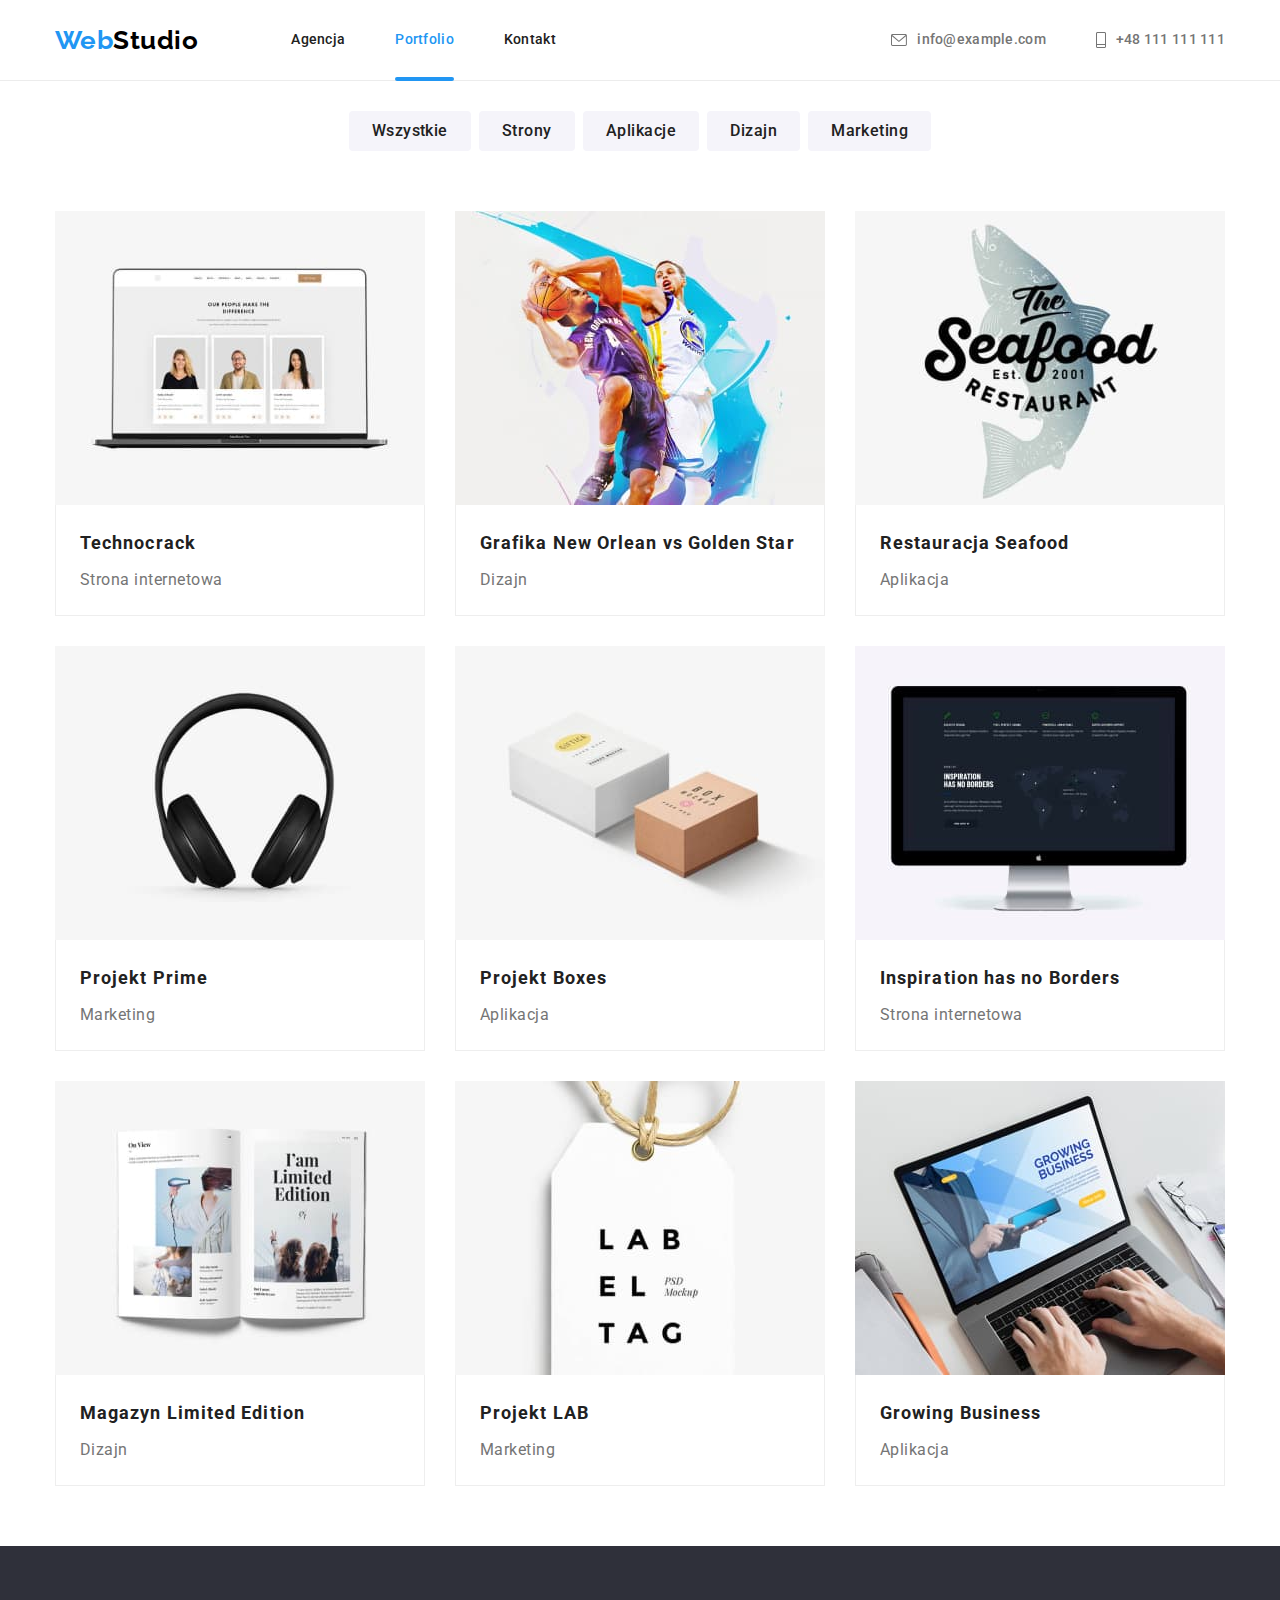
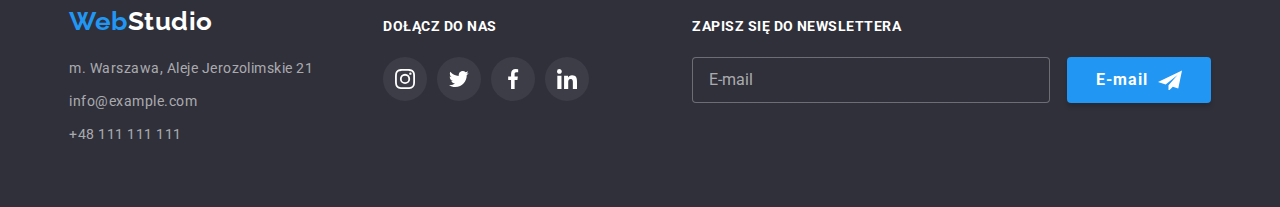
==== commit 264c704d: "fin" ====
--- a/portfolio.html
+++ b/portfolio.html
@@ -83,12 +83,12 @@
   <main>
     <section class="portfolio-section">
       <div class="container">
-        <ul class="list portfolio-button__list">
-          <li class="portfolio-button-item"><button class="portfolio-button" type="button">Wszystkie</button></li>
-          <li class="portfolio-button-item"><button class="portfolio-button" type="button">Strony</button></li>
-          <li class="portfolio-button-item"><button class="portfolio-button" type="button">Aplikacje</button></li>
-          <li class="portfolio-button-item"><button class="portfolio-button" type="button">Dizajn</button></li>
-          <li class="portfolio-button-item"><button class="portfolio-button" type="button">Marketing</button></li>
+        <ul class="list portfolio-btn__list">
+          <li class="portfolio-btn_item"><button class="portfolio-btn" type="button">Wszystkie</button></li>
+          <li class="portfolio-btn_item"><button class="portfolio-btn" type="button">Strony</button></li>
+          <li class="portfolio-btn_item"><button class="portfolio-btn" type="button">Aplikacje</button></li>
+          <li class="portfolio-btn_item"><button class="portfolio-btn" type="button">Dizajn</button></li>
+          <li class="portfolio-btn_item"><button class="portfolio-btn" type="button">Marketing</button></li>
         </ul>
       </div>
     </section>
@@ -97,7 +97,14 @@
         <ul class="list portfolio-list">
           <li class="portfolio-item">
             <div class="portfolio-description">
-              <img src="images/laptop_op.jpg" alt="Laptop" width="370" height="294" />
+              <picture>
+                <source srcset="./images/techno-mobile.jpg 1x,./images/techno-mobile@2x.jpg 2x"
+                  media="(max-width: 767px)" type="image/jpg">
+                <source srcset="./images/techno-tablet.jpg 1x,./image/techno-tablet@2x.jpg 2x"
+                  media="(min-width: 768px) and (max-width: 1199px)" type="image/jpg">
+                <source srcset="./images/techno-desktop.jpg 1x" media="(min-width: 1200px)" type="image/jpg">
+                <img src="./images/techno-tablet.jpg" alt="Technocrack" width="354" height="294" />
+              </picture>
               <div class="portfolio-overlay">
                 <p class="portfolio-description__text">Lorem ipsum dolor sit, amet consectetur adipisicing elit. Animi
                   exercitationem maiores doloremque ut, culpa itaque, laboriosam id, voluptate voluptas molestiae
@@ -111,7 +118,14 @@
           </li>
           <li class="portfolio-item">
             <div class="portfolio-description">
-              <img src="images/basketball_op.jpg" alt="Playing basketball" width="370" height="294" />
+              <picture>
+                <source srcset="./images/basketball-mobile.jpg 1x,./images/basketball-mobile@2x.jpg 2x"
+                  media="(max-width: 767px)" type="image/jpg">
+                <source srcset="./images/basketball-tablet.jpg 1x,./image/basketball-tablet@2x.jpg 2x"
+                  media="(min-width: 768px) and (max-width: 1199px)" type="image/jpg">
+                <source srcset="./images/basketball-desktop.jpg 1x" media="(min-width: 1200px)" type="image/jpg">
+                <img src="./images/basketball-tablet.jpg" alt="Playing Basketball" width="354" height="294" />
+              </picture>
               <div class="portfolio-overlay">
                 <p class="portfolio-description__text">Lorem ipsum dolor sit, amet consectetur adipisicing elit. Animi
                   exercitationem maiores doloremque ut, culpa itaque, laboriosam id, voluptate voluptas molestiae
@@ -125,7 +139,14 @@
           </li>
           <li class="portfolio-item">
             <div class="portfolio-description">
-              <img src="images/seafood_op.jpg" alt="Seafood poster" width="370" height="294" />
+              <picture>
+                <source srcset="./images/seafood-mobile.jpg 1x,./images/seafood-mobile@2x.jpg 2x"
+                  media="(max-width: 767px)" type="image/jpg">
+                <source srcset="./images/seafood-tablet.jpg 1x,./image/seafood-tablet@2x.jpg 2x"
+                  media="(min-width: 768px) and (max-width: 1199px)" type="image/jpg">
+                <source srcset="./images/seafood-desktop.jpg 1x" media="(min-width: 1200px)" type="image/jpg">
+                <img src="./images/seafood-tablet.jpg" alt="Seafood" width="354" height="294" />
+              </picture>
               <div class="portfolio-overlay">
                 <p class="portfolio-description__text">Lorem ipsum dolor sit, amet consectetur adipisicing elit. Animi
                   exercitationem maiores doloremque ut, culpa itaque, laboriosam id, voluptate voluptas molestiae
@@ -139,7 +160,14 @@
           </li>
           <li class="portfolio-item">
             <div class="portfolio-description">
-              <img src="images/headphones_op.jpg" alt="Headphones" width="370" height="294" />
+              <picture>
+                <source srcset="./images/headphones-mobile.jpg 1x,./images/headphones-mobile@2x.jpg 2x"
+                  media="(max-width: 767px)" type="image/jpg">
+                <source srcset="./images/headphones-tablet.jpg 1x,./image/headphones-tablet@2x.jpg 2x"
+                  media="(min-width: 768px) and (max-width: 1199px)" type="image/jpg">
+                <source srcset="./images/headphones-desktop.jpg 1x" media="(min-width: 1200px)" type="image/jpg">
+                <img src="./images/headphones-tablet.jpg" alt="Headphones" width="354" height="294" />
+              </picture>
               <div class="portfolio-overlay">
                 <p class="portfolio-description__text">Lorem ipsum dolor sit, amet consectetur adipisicing elit. Animi
                   exercitationem maiores doloremque ut, culpa itaque, laboriosam id, voluptate voluptas molestiae
@@ -153,7 +181,14 @@
           </li>
           <li class="portfolio-item">
             <div class="portfolio-description">
-              <img src="images/book_op.jpg" alt="Box" width="370" height="294" />
+              <picture>
+                <source srcset="./images/box-mobile.jpg 1x,./images/box-mobile@2x.jpg 2x" media="(max-width: 767px)"
+                  type="image/jpg">
+                <source srcset="./images/box-tablet.jpg 1x,./image/box-tablet@2x.jpg 2x"
+                  media="(min-width: 768px) and (max-width: 1199px)" type="image/jpg">
+                <source srcset="./images/box-desktop.jpg 1x" media="(min-width: 1200px)" type="image/jpg">
+                <img src="./images/box-tablet.jpg" alt="Boxes" width="354" height="294" />
+              </picture>
               <div class="portfolio-overlay">
                 <p class="portfolio-description__text">Lorem ipsum dolor sit, amet consectetur adipisicing elit. Animi
                   exercitationem maiores doloremque ut, culpa itaque, laboriosam id, voluptate voluptas molestiae
@@ -167,7 +202,14 @@
           </li>
           <li class="portfolio-item">
             <div class="portfolio-description">
-              <img src="images/imac_op.jpg" alt="iMac" width="370" height="294" />
+              <picture>
+                <source srcset="./images/inspiration-mobile.jpg 1x,./images/inspiration-mobile@2x.jpg 2x"
+                  media="(max-width: 767px)" type="image/jpg">
+                <source srcset="./images/inspiration-tablet.jpg 1x,./image/inspiration-tablet@2x.jpg 2x"
+                  media="(min-width: 768px) and (max-width: 1199px)" type="image/jpg">
+                <source srcset="./images/inspiration-desktop.jpg 1x" media="(min-width: 1200px)" type="image/jpg">
+                <img src="./images/inspiration-tablet.jpg" alt="Inspiration" width="354" height="294" />
+              </picture>
               <div class="portfolio-overlay">
                 <p class="portfolio-description__text">Lorem ipsum dolor sit, amet consectetur adipisicing elit. Animi
                   exercitationem maiores doloremque ut, culpa itaque, laboriosam id, voluptate voluptas molestiae
@@ -181,7 +223,14 @@
           </li>
           <li class="portfolio-item">
             <div class="portfolio-description">
-              <img src="images/book_op.jpg" alt="Book" width="370" height="294" />
+              <picture>
+                <source srcset="./images/book-mobile.jpg 1x,./images/book-mobile@2x.jpg 2x" media="(max-width: 767px)"
+                  type="image/jpg">
+                <source srcset="./images/book-tablet.jpg 1x,./image/book-tablet@2x.jpg 2x"
+                  media="(min-width: 768px) and (max-width: 1199px)" type="image/jpg">
+                <source srcset="./images/book-desktop.jpg 1x" media="(min-width: 1200px)" type="image/jpg">
+                <img src="./images/book-tablet.jpg" alt="Book" width="354" height="294" />
+              </picture>
               <div class="portfolio-overlay">
                 <p class="portfolio-description__text">Lorem ipsum dolor sit, amet consectetur adipisicing elit. Animi
                   exercitationem maiores doloremque ut, culpa itaque, laboriosam id, voluptate voluptas molestiae
@@ -195,7 +244,14 @@
           </li>
           <li class="portfolio-item">
             <div class="portfolio-description">
-              <img src="images/label_op.jpg" alt="Label" width="370" height="294" />
+              <picture>
+                <source srcset="./images/label-mobile.jpg 1x,./images/label-mobile@2x.jpg 2x" media="(max-width: 767px)"
+                  type="image/jpg">
+                <source srcset="./images/label-tablet.jpg 1x,./image/label-tablet@2x.jpg 2x"
+                  media="(min-width: 768px) and (max-width: 1199px)" type="image/jpg">
+                <source srcset="./images/label-desktop.jpg 1x" media="(min-width: 1200px)" type="image/jpg">
+                <img src="./images/label-tablet.jpg" alt="Label" width="354" height="294" />
+              </picture>
               <div class="portfolio-overlay">
                 <p class="portfolio-description__text">Lorem ipsum dolor sit, amet consectetur adipisicing elit. Animi
                   exercitationem maiores doloremque ut, culpa itaque, laboriosam id, voluptate voluptas molestiae
@@ -209,7 +265,14 @@
           </li>
           <li class="portfolio-item">
             <div class="portfolio-description">
-              <img src="images/laptop-writing_op.jpg" alt="Writing on laptop" width="370" height="294" />
+              <picture>
+                <source srcset="./images/laptop-mobile.jpg 1x,./images/laptop-mobile@2x.jpg 2x"
+                  media="(max-width: 767px)" type="image/jpg">
+                <source srcset="./images/laptop-tablet.jpg 1x,./image/laptop-tablet@2x.jpg 2x"
+                  media="(min-width: 768px) and (max-width: 1199px)" type="image/jpg">
+                <source srcset="./images/laptop-desktop.jpg 1x" media="(min-width: 1200px)" type="image/jpg">
+                <img src="./images/laptop-tablet.jpg" alt="Laptop" width="354" height="294" />
+              </picture>
               <div class="portfolio-overlay">
                 <p class="portfolio-description__text">Lorem ipsum dolor sit, amet consectetur adipisicing elit. Animi
                   exercitationem maiores doloremque ut, culpa itaque, laboriosam id, voluptate voluptas molestiae
@@ -255,8 +318,8 @@
                   <use href="./images/icons.svg#icon-instagram"></use>
                 </svg>
               </a>
-            </li class="footer-list__item">
-            <li>
+            </li>
+            <li class="footer-list__item">
               <a class="footer-list__link" href="https://twitter.com/">
                 <svg class="footer-list__icon" width="20" height="20">
                   <use href="./images/icons.svg#icon-twitter"></use>
--- a/css/main.min.css
+++ b/css/main.min.css
@@ -1 +1 @@
-:root{--primary-text-color: #212121;--secondary-text-color: #757575;--white-text-color: #ffffff;--accent-color: #2196f3;--black-logo-color: #000000;--footer-text-color: rgba(255, 255, 255, 0.6);--white-background-color: #ffffff;--hero-background-color: #2f303a;--team-background-color: #f5f4fa}.portfolio-section{padding-top:30px;padding-bottom:30px}@media screen and (min-width: 1200px){.portfolio-section{padding-top:94px;padding-bottom:94px}}@media screen and (max-width: 479px){.portfolio-section{padding-left:15px;padding-right:15px}}.portfolio-button__list{display:flex;flex-wrap:wrap;justify-content:flex-start;margin-bottom:40px;grid-gap:8px;grid-row-gap:15px}@media(min-width: 768px){.portfolio-button__list{justify-content:center;margin-bottom:30px}}@media(min-width: 1200px){.portfolio-button__list{margin-bottom:50px}}.portfolio-button__item:not(:last-child){margin-right:8px}.portfolio-item:hover .portfolio-overlay{transform:translateY(0)}.portfolio-description{position:relative;overflow:hidden}.portfolio-overlay{position:absolute;display:inline-block;content:"";width:100%;height:100%;top:0;left:0;background-color:rgba(33,150,243,.9);transform:translateY(100%);transition:transform 250ms cubic-bezier(0.4, 0, 0.2, 1)}.portfolio-description__text{position:absolute;top:0;left:0;padding:63px 24px;font-size:18px;line-height:1.56;color:var(--white-text-color)}.portfolio-button{display:inline-block;min-width:73px;border-radius:4px;border:1px solid rgba(0,0,0,0);padding:6px 22px;font-family:"Roboto";font-weight:500;font-size:16px;line-height:1.63;letter-spacing:.03em;text-align:center;background-color:var(--team-background-color);color:var(--primary-text-color);cursor:pointer;transition:background-color 250ms cubic-bezier(0.4, 0, 0.2, 1),color 250ms cubic-bezier(0.4, 0, 0.2, 1),box-shadow 250ms cubic-bezier(0.4, 0, 0.2, 1)}.portfolio-button:hover,.portfolio-button:focus{background-color:var(--accent-color);color:var(--white-text-color);box-shadow:0px 3px 1px rgba(0,0,0,.1),0px 1px 2px rgba(0,0,0,.08),0px 2px 2px rgba(0,0,0,.12)}.portfolio-list{display:flex;flex-wrap:wrap;justify-content:space-between;padding-bottom:60px}.portfolio-item{margin:15px;transition:box-shadow 250ms cubic-bezier(0.4, 0, 0.2, 1)}.portfolio-item:hover,.portfolio-item:focus{box-shadow:0px 3px 1px rgba(0,0,0,.1),0px 1px 2px rgba(0,0,0,.08),0px 2px 2px rgba(0,0,0,.12)}.portfolio-border{border:1px solid #eee;border-top:rgba(0,0,0,0);padding:20px 24px}.portfolio-list__title{font-weight:700;font-size:18px;line-height:2;letter-spacing:.06em}.portfolio-list__text{margin-top:4px;font-size:16px;line-height:1.87;color:var(--secondary-text-color)}.container{width:100%;margin-left:auto;margin-right:auto}@media screen and (min-width: 480px){.container{padding-left:15px;padding-right:15px}}@media screen and (min-width: 480px){.container{width:480px}}@media screen and (min-width: 768px){.container{width:768px}}@media screen and (min-width: 1200px){.container{width:1200px}}body{font-family:"Roboto";letter-spacing:.03em;background-color:var(--white-background-color);color:var(--primary-text-color)}.list{list-style:none}.link{text-decoration:none}h1,h2,h3,h4,h5,h6,p,ul{margin:0;padding:0}img{display:block;width:100%;height:auto}.logo{font-family:"Raleway";font-weight:700;font-size:26px;line-height:1.19;align-items:center;text-align:center;color:var(--accent-color)}.backdrop{position:fixed;display:flex;align-items:center;justify-content:center;width:100vw;height:100vh;background-color:rgba(0,0,0,.2);top:0;transition:opacity 250ms cubic-bezier(0.4, 0, 0.2, 1),visibility 250ms cubic-bezier(0.4, 0, 0.2, 1)}.backdrop.is-hidden{opacity:0;visibility:hidden;pointer-events:none}.backdrop.is-hidden .modal{transform:scale(2)}.modal{width:528px;min-height:581px;background-color:#fff;position:relative;transform:scale(1);transition:transform 250ms cubic-bezier(0.4, 0, 0.2, 1)}@media screen and (min-width: 480px){.modal{width:450px;min-height:609px}}@media screen and (min-width: 1200px){.modal{width:528px;min-height:581px}}.modal-icon{fill:var(--black-logo-color);transition:fill 250ms cubic-bezier(0.4, 0, 0.2, 1)}.close-btn{position:absolute;display:flex;align-items:center;justify-content:center;right:8px;top:8px;background-color:rgba(0,0,0,0);border-radius:50%;width:30px;height:30px;border:1px solid rgba(0,0,0,.1);cursor:pointer}.close-btn:hover .modal-icon{fill:var(--accent-color)}.form{width:528px;margin-left:auto;margin-right:auto;padding:40px}@media screen and (min-width: 480px){.form{width:450px}}@media screen and (min-width: 1200px){.form{width:528px}}.form-title{font-weight:700;font-size:20px;line-height:1.15;text-align:center}.top-title{margin-top:12px}.form-field{position:relative;display:flex;flex-direction:column;margin-bottom:10px}.form-label,.comment-label{font-size:12px;line-height:1.17;letter-spacing:.01em;color:var(--secondary-text-color);margin-bottom:4px}.form-input{width:100%;margin:0;padding:11px 42px;border:1px solid rgba(33,33,33,.2);border-radius:4px;outline:none;transition:border-color 250ms cubic-bezier(0.4, 0, 0.2, 1)}.form-input:focus{border-color:var(--accent-color)}.form-input:focus~.input-icon{fill:var(--accent-color)}.input-icon{position:absolute;top:50%;left:15px;transform:translateY(25%);display:inline-block;width:12px;height:12px;transition:fill 250ms cubic-bezier(0.4, 0, 0.2, 1)}textarea{resize:none;border:1px solid rgba(33,33,33,.2);border-radius:4px;padding:12px 16px;font-size:12px;line-height:1.17;letter-spacing:.01em;height:120px;outline:none;transition:border-color 250ms cubic-bezier(0.4, 0, 0.2, 1)}textarea:focus{border-color:var(--accent-color)}.comment::placeholder{font-size:12px;line-height:1.17;letter-spacing:.01em;color:#757575}.form-field-chek{padding-left:14px;margin-top:25px;margin-bottom:30px}@media screen and (min-width: 1200px){.form-field-chek{padding-left:14px}}.icon-chek{display:inline-block;width:16px;height:15px;border:2px solid #212121;border-radius:2px;margin-right:7px}.form-checkbox{position:absolute;width:1px;height:1px;margin:-1px;padding:0;overflow:hidden;border:0;clip:rect(0 0 0 0)}.form-checkbox:checked+.icon-chek{background-image:url(../images/icon-check.svg);background-position:center;background-repeat:no-repeat;background-color:var(--accent-color);background-origin:border-box;border-color:var(--accent-color)}.policy-label{display:flex;align-items:center;font-size:14px;line-height:1.71;color:var(--secondary-text-color)}@media screen and (max-width: 479px){.policy-label{font-size:10px;line-height:1.11}}@media screen and (min-width: 1200px){.policy-label{font-size:14px;line-height:1.71}}.policy-link{margin-left:4px;color:#2196f3}@media screen and (max-width: 479px){.policy-link{position:absolute;top:18px;left:21px}}.form-btn{display:flex;align-items:center;justify-content:center;margin:0 auto;padding:10px 56px;border:none;border-radius:4px;text-align:center;text-decoration:none;font-family:"Roboto";font-style:normal;font-weight:700;font-size:16px;line-height:1.87;letter-spacing:.06em;cursor:pointer;background-color:var(--accent-color);box-shadow:0px 4px 4px rgba(0,0,0,.15);color:var(--white-text-color);transition:background-color 250ms cubic-bezier(0.4, 0, 0.2, 1)}.form-btn:focus,.form-btn:hover{background-color:#188ce8}.section-title{font-weight:700;font-size:36px;line-height:1.17;text-align:center;color:var(--primary-text-color)}.client{padding-top:94px;padding-bottom:94px}@media screen and (min-width: 1200px){.client{padding-top:94px;padding-bottom:94px}}.client__title{margin-bottom:50px;font-weight:700;font-size:36px;line-height:1.17;text-align:center}@media screen and (min-width: 1200px){.client__title{margin-bottom:50px;font-size:36px}}.client__list{padding:0;margin:0;list-style:none;justify-content:space-between;align-items:center}.customers{display:flex;flex-wrap:wrap}@media screen and (min-width: 1200px){.customers{flex-wrap:nowrap}}.customers__item{width:170px;height:90px;transition:border-color 250ms cubic-bezier(0.4, 0, 0.2, 1),color 250ms cubic-bezier(0.4, 0, 0.2, 1)}.customers__item:not(:last-child){margin-right:30px}.customers__item:focus,.customers__item:hover{color:var(--accent-color);border-color:var(--accent-color)}@media screen and (max-width: 767px){.customers__item{width:210px}}@media screen and (min-width: 768px){.customers__item{width:226px}}@media screen and (min-width: 1200px){.customers__item{width:170px}}.customers__link{display:block;width:170px;height:90px;border:1px solid #afb1b8;color:#afb1b8;background-color:#fff;padding:16px 32px;transition:border-color 250ms cubic-bezier(0.4, 0, 0.2, 1),color 250ms cubic-bezier(0.4, 0, 0.2, 1)}.customers__link:focus,.customers__link:hover{color:var(--accent-color);border-color:var(--accent-color)}@media screen and (min-width: 1200px){.customers__link{width:170px}}.customers__icon{fill:currentColor}.features{padding-top:94px;padding-bottom:94px}@media screen and (min-width: 1200px){.features{padding-top:94px;padding-bottom:94px}}@media screen and (max-width: 479px){.features{padding-left:15px;padding-right:15px}}.features-flex{display:flex;flex-wrap:wrap}.features-list{justify-content:center;grid-gap:30px}@media screen and (min-width: 480px){.features-list__item{width:450px}}@media screen and (min-width: 768px){.features-list__item{width:354px}}@media screen and (min-width: 1200px){.features-list__item{width:270px}}.features-list__icon-fon{display:flex;height:120px;align-items:center;justify-content:center;flex-direction:column;margin-bottom:30px;background-color:var(--team-background-color)}@media screen and (min-width: 480px){.features-list__icon-fon{width:450px}}@media screen and (min-width: 768px){.features-list__icon-fon{width:354px}}@media screen and (min-width: 1200px){.features-list__icon-fon{width:270px}}.features-list__icon{align-items:center}.features-list__title{margin-bottom:10px;font-weight:700;font-size:14px;line-height:1.14;text-transform:uppercase;text-align:center}@media screen and (min-width: 768px){.features-list__title{text-align:left}}.features-list__text{font-size:14px;line-height:1.71;color:var(--secondary-text-color)}.footer{padding-top:60px;padding-bottom:60px;background-color:var(--hero-background-color)}.footer__flex{display:block;margin:0;padding:0px;list-style:none}@media(min-width: 768px){.footer__flex{display:flex;justify-content:center;flex-wrap:wrap;gap:30px 165px}}@media(min-width: 1200px){.footer__flex{display:flex;justify-content:center;text-align:left;gap:70px}}.footer__logo--white{color:var(--white-text-color)}.footer-contact{margin-top:20px}.footer-contact__address{color:var(--white-text-color)}.footer-contact__item{margin-top:9px}.footer-contact__link{font-style:normal;font-size:14px;line-height:1.71;color:var(--footer-text-color);transition:color 250ms cubic-bezier(0.4, 0, 0.2, 1)}.footer-contact__link:hover,.footer-contact__link:focus{color:var(--accent-color)}.social-section{display:block;margin-top:60px;text-align:center}@media(min-width: 768px){.social-section{margin-top:0px}}.social-section__text{padding:20px 0px 10px 0px;margin-bottom:20px;font-weight:700;font-size:14px;line-height:1.14px;text-transform:uppercase;color:var(--white-text-color)}@media(min-width: 768px){.social-section__text{padding-bottom:10px}}@media(min-width: 1200px){.social-section__text{text-align:left}}.footer-list{display:flex;justify-content:space-between;align-items:center;padding:0;margin-top:0;list-style:none}.footer-list__item{width:44px;height:44px}.footer-list__link{display:block;width:44px;height:44px;border-radius:50%;color:#fff;background-color:rgba(255,255,255,.062745098);transition:background-color 250ms cubic-bezier(0.4, 0, 0.2, 1),color 250ms cubic-bezier(0.4, 0, 0.2, 1)}.footer-list__link:hover,.footer-list__link:focus{color:#fff;background-color:var(--accent-color)}.footer-list__icon{margin:12px 0px 0px 12px;fill:currentColor}.footer-submit{margin-top:60px}@media(min-width: 768px){.footer-submit{margin-top:0px;padding:0}}@media(min-width: 1200px){.footer-submit{margin-left:23px}}.footer-submit__text{padding:20px 0px 10px 0px;margin-bottom:20px;font-weight:700;font-size:14px;line-height:1.14px;text-transform:uppercase;color:var(--white-text-color)}.footer-submit__input{margin-bottom:20px;width:100%;margin:0;padding:13px 16px;border-radius:4px;border:1px solid rgba(255,255,255,.3);background-color:var(--hero-background-color);color:var(--white-text-color)}.footer-submit__input::placeholder{font-size:16px;line-height:1.25;color:rgba(255,255,255,.6)}@media(min-width: 1200px){.footer-submit__input{width:358px;margin-right:12px}}.footer-submit__btn{display:inline-flex;align-items:center;justify-content:center;border:none;margin:0;padding:8px 29px;border-radius:4px;background-color:var(--accent-color);box-shadow:0px 4px 4px rgba(0,0,0,.15);color:var(--white-text-color);font-family:"Roboto";font-style:normal;font-weight:700;font-size:16px;line-height:1.87;letter-spacing:.06em;cursor:pointer;min-height:43px;margin-left:12px}@media(min-width: 1200px){.footer-submit__btn{margin-top:0px}}.footer-submit__btn::after{content:"";display:inline-block;width:24px;height:20px;margin-left:10px;background-image:url(../images/send.svg)}.header{border-bottom:1px solid #ececec}@media screen and (max-width: 767px){.header{padding-top:16px;padding-bottom:16px}}.header__section{display:flex;align-items:center}@media screen and (max-width: 767px){.header__section{max-width:767px}}.header__nav{display:flex;align-items:center}.header__logo{margin-right:93px}.header__logo--black{color:var(--black-logo-color)}.nav{display:flex}@media screen and (max-width: 767px){.nav{display:none}}.nav__item:not(:last-child){margin-right:50px}.nav__link{display:block;padding-top:32px;padding-bottom:32px;font-weight:500;font-size:14px;line-height:1.14;letter-spacing:.02em;color:var(--primary-text-color);position:relative;transition:color 250ms cubic-bezier(0.4, 0, 0.2, 1)}.nav__link:focus,.nav__link:hover{color:var(--accent-color)}.nav__link--current{color:var(--accent-color)}.nav__link--current::after{position:absolute;display:block;content:"";width:100%;height:4px;border-radius:2px;bottom:-1px;background-color:var(--accent-color)}.header-contact{display:flex}@media screen and (max-width: 767px){.header-contact{display:none}}@media screen and (min-width: 768px)and (max-width: 1199px){.header-contact{flex-direction:column;align-content:center}}.header-contact__list{margin-left:auto}.header-contact__item+.header-contact__item{margin-left:50px}@media screen and (min-width: 768px)and (max-width: 1199px){.header-contact__item+.header-contact__item{margin-left:0px}}@media screen and (min-width: 768px)and (max-width: 1199px){.header-contact__item{margin-left:0px}}.header-contact__link{display:inline-flex;padding:32px 0px 32px;align-items:center;font-weight:500;font-size:14px;line-height:16px;letter-spacing:.02em;color:var(--secondary-text-color);transition:color 250ms cubic-bezier(0.4, 0, 0.2, 1)}.header-contact__link:hover,.header-contact__link:focus{color:var(--accent-color)}@media screen and (min-width: 768px)and (max-width: 1199px){.header-contact__link:hover,.header-contact__link:focus{padding:0}}@media screen and (min-width: 768px)and (max-width: 1199px){.header-contact__link .header-contact__item:not(:last-child){margin-bottom:10px}}.header-contact__icon{margin-right:10px;fill:currentColor}.mob-menu{width:100vw;height:100vh;position:fixed;background-color:#fff;top:0;right:0;padding:15px 10px 48px 40px;z-index:999}.flex{display:flex;flex-direction:column;justify-content:space-between}.menu-open{display:flex;align-items:center;justify-content:center;width:40px;height:40px;background-color:rgba(0,0,0,0);color:#212121;border:none;margin-left:auto;cursor:pointer}.menu-open:hover,.menu-open:focus{fill:var(--accent-color)}@media screen and (min-width: 768px){.menu-open{display:none}}.menu-close{display:flex;align-items:center;justify-content:center;background-color:rgba(0,0,0,0);color:#212121;border:none;margin-left:auto;cursor:pointer}.menu-close:hover,.menu-close:focus{fill:var(--accent-color)}.mob-menu-list__item:not(:last-child){margin-bottom:32px}.mob-menu-list__link{font-family:Roboto;font-weight:500;font-size:40px;line-height:1.18;letter-spacing:.02em;color:#212121}.mob-menu-list__link:focus,.mob-menu-list__link:hover{color:var(--accent-color)}.mob-menu-list__link--current{color:var(--accent-color)}.mob-menu-list__tell{display:block;margin-bottom:32px;font-family:Roboto;font-style:normal;font-weight:500;font-size:34px;line-height:1.18;letter-spacing:.02em;color:#2196f3}.mob-menu-list__mail{display:block;font-family:Roboto;font-style:normal;font-weight:500;font-size:24px;line-height:1.17;letter-spacing:.02em;color:#757575;margin-bottom:64px}.mob-menu-list__social{display:flex;flex-direction:row;column-gap:20px}.mob-menu-list__social-item{position:relative;font-weight:500;font-size:18px;line-height:1.22;letter-spacing:.02em;color:#2196f3}.mob-menu-list__social-item:not(:first-child)::before{content:"";display:block;position:absolute;top:0;left:-10px;width:1px;height:22px;background-color:rgba(33,33,33,.2)}.mob-menu.is-hidden{opacity:0;visibility:hidden;pointer-events:none}.main{text-align:center;margin-left:auto;margin-right:auto;background-color:var(--hero-background-color);background-image:linear-gradient(to right, rgba(47, 48, 58, 0.4), rgba(47, 48, 58, 0.4)),url("../img/main-mobile.jpg");background-repeat:no-repeat;background-size:cover;background-position:center;height:400px;padding-top:118px;padding-bottom:0px}@media screen and (min-device-pixel-ratio: 2),screen and (min-resolution: 192dpi),screen and (min-resolution: 2dppx){.main{background-image:linear-gradient(to right, rgba(47, 48, 58, 0.4), rgba(47, 48, 58, 0.4)),url(../images/main-mobile2x.jpg)}}@media screen and (min-width: 768px){.main{background-image:linear-gradient(to right, rgba(47, 48, 58, 0.4), rgba(47, 48, 58, 0.4)),url("../images/main-tablet.jpg")}}@media screen and (min-width: 768px)and (min-device-pixel-ratio: 2),screen and (min-width: 768px)and (min-resolution: 192dpi),screen and (min-width: 768px)and (min-resolution: 2dppx){.main{background-image:linear-gradient(to right, rgba(47, 48, 58, 0.4), rgba(47, 48, 58, 0.4)),url("../images/main-tablet2x.jpg")}}@media screen and (min-width: 1200px){.main{background-image:linear-gradient(to right, rgba(47, 48, 58, 0.4), rgba(47, 48, 58, 0.4)),url("../images/main-desktop.jpg")}}@media screen and (min-width: 1200px)and (min-device-pixel-ratio: 2),screen and (min-width: 1200px)and (min-resolution: 192dpi),screen and (min-width: 1200px)and (min-resolution: 2dppx){.main{background-image:linear-gradient(to right, rgba(47, 48, 58, 0.4), rgba(47, 48, 58, 0.4)),url("../images/main-desktop2x.jpg")}}@media screen and (min-width: 1200px){.main{max-width:1600px;height:600px;padding-top:200px}}.main__title{padding:0;margin-bottom:30px;margin-left:auto;margin-right:auto;max-width:250px;font-weight:900;font-size:18px;line-height:1.62;letter-spacing:.06em;text-transform:uppercase;color:var(--white-text-color)}@media screen and (min-width: 480px){.main__title{font-size:26px;max-width:360px}}@media screen and (min-width: 1200px){.main__title{font-size:44px;max-width:360px;line-height:1.36;max-width:696px;margin-left:auto;margin-right:auto}}.main__btn{display:inline-block;min-width:140px;border-radius:4px;border:1px solid rgba(0,0,0,0);padding:7px;background-color:var(--accent-color);color:var(--white-text-color);font-family:"Roboto";font-weight:700;font-size:12px;line-height:1.87;align-items:center;text-align:center;letter-spacing:.06em;cursor:pointer;transition:background-color 250ms cubic-bezier(0.4, 0, 0.2, 1),color 250ms cubic-bezier(0.4, 0, 0.2, 1)}.main__btn:hover,.main__btn:focus{background-color:var(--white-text-color);color:var(--accent-color)}@media screen and (min-width: 480px){.main__btn{padding:10px 32px;font-size:16px;min-width:200px}}.team{padding-top:60px;padding-bottom:60px;background-color:var(--team-background-color)}@media screen and (min-width: 1200px){.team{padding-top:94px;padding-bottom:94px}}.team__title{margin-bottom:30px;font-weight:700;font-size:28px;line-height:1.17;text-align:center}@media screen and (min-width: 1200px){.team__title{margin-bottom:50px;font-size:36px}}.team-list{display:flex;flex-wrap:wrap;justify-content:center;align-items:center;grid-gap:30px}.team-list__item{box-shadow:0px 1px 3px rgba(0,0,0,.12),0px 1px 1px rgba(0,0,0,.14),0px 2px 1px rgba(0,0,0,.2);background-color:var(--white-background-color)}@media screen and (max-width: 479px){.team-list__item{width:270px}}@media screen and (min-width: 480px){.team-list__item{width:450px}}@media screen and (min-width: 768px){.team-list__item{width:354px}}@media screen and (min-width: 1200px){.team-list__item{width:270px}}.team-list__workers{padding:30px 0px}.team-list__worker{font-weight:500;font-size:16px;line-height:1.19;text-align:center}.team-list__profession{margin-top:10px;font-size:16px;line-height:1.19;text-align:center;color:var(--secondary-text-color)}.team-list__social-list{display:flex;justify-content:center;align-items:center;padding:0px 32px;margin-top:16px;list-style:none;gap:10px}.team-list__social-item{width:44px;height:44px}.team-list__social-link{display:block;width:44px;height:44px;border-radius:50%;color:#afb1b8;background-color:#fff;transition:background-color 250ms cubic-bezier(0.4, 0, 0.2, 1),color 250ms cubic-bezier(0.4, 0, 0.2, 1)}.team-list__social-link:hover,.team-list__social-link:focus{color:#fff;background-color:var(--accent-color)}.team-list__social-icon{margin:12px 0px 0px 12px;fill:currentColor}.work{padding-bottom:94px;display:none}@media screen and (min-width: 1200px){.work{display:block}}.work__title{margin-bottom:50px}.work-list{display:flex;justify-content:center;align-items:center;grid-gap:30px}.work-list__item{position:relative}.work-list__item:not(:last-child){margin-right:30px}.work-list__text{width:100%;position:absolute;bottom:0;left:0;padding:27px 0px;font-weight:bold;font-size:14px;line-height:1.14;text-align:center;text-transform:uppercase;color:var(--white-text-color);background-color:rgba(47,48,58,.8)}/*# sourceMappingURL=main.min.css.map */+:root{--primary-text-color: #212121;--secondary-text-color: #757575;--white-text-color: #ffffff;--accent-color: #2196f3;--black-logo-color: #000000;--footer-text-color: rgba(255, 255, 255, 0.6);--white-background-color: #ffffff;--main-background-color: #2f303a;--team-background-color: #f5f4fa}.portfolio-section{padding-top:30px;padding-bottom:30px}@media screen and (min-width: 1200px){.portfolio-section{padding-top:30px;padding-bottom:30px}}@media screen and (max-width: 479px){.portfolio-section{padding-left:15px;padding-right:15px}}.portfolio-btn__list{display:flex;flex-wrap:wrap;justify-content:flex-start;margin-bottom:40px;grid-gap:8px;grid-row-gap:15px}@media(min-width: 768px){.portfolio-btn__list{justify-content:center;margin-bottom:30px}}@media(min-width: 1200px){.portfolio-btn__list{margin-bottom:30px}}.portfolio-item:hover .portfolio-overlay{transform:translateY(0)}.portfolio-description{position:relative;overflow:hidden}.portfolio-overlay{position:absolute;display:inline-block;content:"";width:100%;height:100%;top:0;left:0;background-color:rgba(33,150,243,.9);transform:translateY(100%);transition:transform 250ms cubic-bezier(0.4, 0, 0.2, 1)}.portfolio-description__text{position:absolute;top:0;left:0;padding:63px 24px;font-size:18px;line-height:1.56;color:var(--white-text-color)}.portfolio-btn{display:inline-block;min-width:73px;border-radius:4px;border:1px solid rgba(0,0,0,0);padding:6px 22px;font-family:"Roboto";font-weight:500;font-size:16px;line-height:1.63;letter-spacing:.03em;text-align:center;background-color:var(--team-background-color);color:var(--primary-text-color);cursor:pointer;transition:background-color 250ms cubic-bezier(0.4, 0, 0.2, 1),color 250ms cubic-bezier(0.4, 0, 0.2, 1),box-shadow 250ms cubic-bezier(0.4, 0, 0.2, 1)}.portfolio-btn:hover,.portfolio-btn:focus{background-color:var(--accent-color);color:var(--white-text-color);box-shadow:0px 3px 1px rgba(0,0,0,.1),0px 1px 2px rgba(0,0,0,.08),0px 2px 2px rgba(0,0,0,.12)}.portfolio-list{display:grid;grid-template-columns:auto;gap:30px 30px;align-items:stretch;padding-bottom:60px}@media screen and (min-width: 480px){.portfolio-list{grid-template-columns:auto}}@media screen and (min-width: 768px){.portfolio-list{grid-template-columns:auto auto}}@media screen and (min-width: 1200px){.portfolio-list{grid-template-columns:auto auto auto}}.portfolio-item{transition:box-shadow 250ms cubic-bezier(0.4, 0, 0.2, 1)}.portfolio-item:hover,.portfolio-item:focus{box-shadow:0px 3px 1px rgba(0,0,0,.1),0px 1px 2px rgba(0,0,0,.08),0px 2px 2px rgba(0,0,0,.12)}.portfolio-border{border:1px solid #eee;border-top:rgba(0,0,0,0);padding:20px 24px}.portfolio-list__title{font-weight:700;font-size:18px;line-height:2;letter-spacing:.06em}.portfolio-list__text{margin-top:4px;font-size:16px;line-height:1.87;color:var(--secondary-text-color)}.container{width:100%;margin-left:auto;margin-right:auto}@media screen and (min-width: 480px){.container{padding-left:15px;padding-right:15px}}@media screen and (min-width: 480px){.container{width:480px}}@media screen and (min-width: 768px){.container{width:768px}}@media screen and (min-width: 1200px){.container{width:1200px}}body{font-family:"Roboto";letter-spacing:.03em;background-color:var(--white-background-color);color:var(--primary-text-color)}.list{list-style:none}.link{text-decoration:none}h1,h2,h3,h4,h5,h6,p,ul{margin:0;padding:0}img{display:block;width:100%;height:auto}.logo{font-family:"Raleway";font-weight:700;font-size:26px;line-height:1.19;align-items:center;text-align:center;color:var(--accent-color)}.backdrop{position:fixed;display:flex;align-items:center;justify-content:center;width:100vw;height:100vh;background-color:rgba(0,0,0,.2);top:0;transition:opacity 250ms cubic-bezier(0.4, 0, 0.2, 1),visibility 250ms cubic-bezier(0.4, 0, 0.2, 1)}.backdrop.is-hidden{opacity:0;visibility:hidden;pointer-events:none}.backdrop.is-hidden .modal{transform:scale(2)}.modal{width:528px;min-height:581px;background-color:#fff;position:relative;transform:scale(1);transition:transform 250ms cubic-bezier(0.4, 0, 0.2, 1)}@media screen and (min-width: 480px){.modal{width:450px;min-height:609px}}@media screen and (min-width: 1200px){.modal{width:528px;min-height:581px}}.modal-icon{fill:var(--black-logo-color);transition:fill 250ms cubic-bezier(0.4, 0, 0.2, 1)}.close-btn{position:absolute;display:flex;align-items:center;justify-content:center;right:8px;top:8px;background-color:rgba(0,0,0,0);border-radius:50%;width:30px;height:30px;border:1px solid rgba(0,0,0,.1);cursor:pointer}.close-btn:hover .modal-icon{fill:var(--accent-color)}.form{width:528px;margin-left:auto;margin-right:auto;padding:40px}@media screen and (min-width: 480px){.form{width:450px}}@media screen and (min-width: 1200px){.form{width:528px}}.form-title{font-weight:700;font-size:20px;line-height:1.15;text-align:center}.top-title{margin-top:12px}.form-field{position:relative;display:flex;flex-direction:column;margin-bottom:10px}.form-label,.comment-label{font-size:12px;line-height:1.17;letter-spacing:.01em;color:var(--secondary-text-color);margin-bottom:4px}.form-input{width:100%;margin:0;padding:11px 42px;border:1px solid rgba(33,33,33,.2);border-radius:4px;outline:none;transition:border-color 250ms cubic-bezier(0.4, 0, 0.2, 1)}.form-input:focus{border-color:var(--accent-color)}.form-input:focus~.input-icon{fill:var(--accent-color)}.input-icon{position:absolute;top:50%;left:15px;transform:translateY(25%);display:inline-block;width:12px;height:12px;transition:fill 250ms cubic-bezier(0.4, 0, 0.2, 1)}textarea{resize:none;border:1px solid rgba(33,33,33,.2);border-radius:4px;padding:12px 16px;font-size:12px;line-height:1.17;letter-spacing:.01em;height:120px;outline:none;transition:border-color 250ms cubic-bezier(0.4, 0, 0.2, 1)}textarea:focus{border-color:var(--accent-color)}.comment::placeholder{font-size:12px;line-height:1.17;letter-spacing:.01em;color:#757575}.form-field-chek{padding-left:14px;margin-top:25px;margin-bottom:30px}@media screen and (min-width: 1200px){.form-field-chek{padding-left:14px}}.icon-chek{display:inline-block;width:16px;height:15px;border:2px solid #212121;border-radius:2px;margin-right:7px}.form-checkbox{position:absolute;width:1px;height:1px;margin:-1px;padding:0;overflow:hidden;border:0;clip:rect(0 0 0 0)}.form-checkbox:checked+.icon-chek{background-image:url(../images/check.svg);background-position:center;background-repeat:no-repeat;background-color:var(--accent-color);background-origin:border-box;border-color:var(--accent-color)}.policy-label{display:flex;align-items:center;font-size:14px;line-height:1.71;color:var(--secondary-text-color)}@media screen and (max-width: 479px){.policy-label{font-size:10px;line-height:1.11}}@media screen and (min-width: 1200px){.policy-label{font-size:14px;line-height:1.71}}.policy-link{margin-left:4px;color:#2196f3}@media screen and (max-width: 479px){.policy-link{position:absolute;top:18px;left:21px}}.form-btn{display:flex;align-items:center;justify-content:center;margin:0 auto;padding:10px 56px;border:none;border-radius:4px;text-align:center;text-decoration:none;font-family:"Roboto";font-style:normal;font-weight:700;font-size:16px;line-height:1.87;letter-spacing:.06em;cursor:pointer;background-color:var(--accent-color);box-shadow:0px 4px 4px rgba(0,0,0,.15);color:var(--white-text-color);transition:background-color 250ms cubic-bezier(0.4, 0, 0.2, 1)}.form-btn:focus,.form-btn:hover{background-color:#188ce8}.section-title{font-weight:700;font-size:36px;line-height:1.17;text-align:center;color:var(--primary-text-color)}.client{padding-top:60px;padding-bottom:60px}@media screen and (min-width: 1200px){.client{padding-top:94px;padding-bottom:94px}}.client__title{margin-bottom:30px;font-weight:700;font-size:28px;line-height:1.17;text-align:center}@media screen and (min-width: 1200px){.client__title{margin-bottom:50px;font-size:36px}}.client__list{justify-content:center;align-items:center;grid-gap:30px}.customers{display:flex;flex-wrap:wrap}@media screen and (min-width: 1200px){.customers{flex-wrap:nowrap}}.customers__item{height:90px;transition:border-color 250ms cubic-bezier(0.4, 0, 0.2, 1),color 250ms cubic-bezier(0.4, 0, 0.2, 1)}.customers__item:focus,.customers__item:hover{color:var(--accent-color);border-color:var(--accent-color)}@media screen and (max-width: 767px){.customers__item{width:210px}}@media screen and (min-width: 768px){.customers__item{width:226px}}@media screen and (min-width: 1200px){.customers__item{width:170px}}.customers__link{display:flex;justify-content:center;align-items:center;border:1px solid #afb1b8;color:#afb1b8;background-color:#fff;padding:16px 32px;transition:border-color 250ms cubic-bezier(0.4, 0, 0.2, 1),color 250ms cubic-bezier(0.4, 0, 0.2, 1)}.customers__link:focus,.customers__link:hover{color:var(--accent-color);border-color:var(--accent-color)}@media screen and (min-width: 1200px){.customers__link{width:170px}}.customers__icon{fill:currentColor}.features{padding-top:94px;padding-bottom:94px}@media screen and (min-width: 1200px){.features{padding-top:94px;padding-bottom:94px}}@media screen and (max-width: 479px){.features{padding-left:15px;padding-right:15px}}.features-flex{display:flex;flex-wrap:wrap}.features-list{justify-content:center;grid-gap:30px}@media screen and (min-width: 480px){.features-list__item{width:450px}}@media screen and (min-width: 768px){.features-list__item{width:354px}}@media screen and (min-width: 1200px){.features-list__item{width:270px}}.features-list__icon-fon{display:flex;height:120px;align-items:center;justify-content:center;flex-direction:column;margin-bottom:30px;background-color:var(--team-background-color)}@media screen and (min-width: 480px){.features-list__icon-fon{width:450px}}@media screen and (min-width: 768px){.features-list__icon-fon{width:354px}}@media screen and (min-width: 1200px){.features-list__icon-fon{width:270px}}.features-list__icon{align-items:center}.features-list__title{margin-bottom:10px;font-weight:700;font-size:14px;line-height:1.14;text-transform:uppercase;text-align:center}@media screen and (min-width: 768px){.features-list__title{text-align:left}}.features-list__text{font-size:14px;line-height:1.71;color:var(--secondary-text-color)}.footer{text-align:center;padding:60px 0px;background-color:var(--main-background-color)}.footer__flex{display:block;margin:0;padding:0px;list-style:none}@media(min-width: 768px){.footer__flex{display:flex;justify-content:center;flex-wrap:wrap;gap:30px 165px}}@media(min-width: 1200px){.footer__flex{display:flex;justify-content:center;text-align:left;gap:70px}}.footer__logo--white{color:var(--white-text-color)}.footer-contact{margin-top:20px}.footer-contact__address{color:var(--white-text-color)}.footer-contact__item{margin-top:9px}.footer-contact__link{font-style:normal;font-size:14px;line-height:1.71;color:var(--footer-text-color);transition:color 250ms cubic-bezier(0.4, 0, 0.2, 1)}.footer-contact__link:hover,.footer-contact__link:focus{color:var(--accent-color)}.social-section{display:block;margin-top:60px;text-align:center}@media(min-width: 768px){.social-section{margin-top:0px}}.social-section__text{padding:20px 0px 10px 0px;margin-bottom:20px;font-weight:700;font-size:14px;line-height:1.14px;text-transform:uppercase;color:var(--white-text-color)}@media(min-width: 768px){.social-section__text{padding-bottom:10px}}@media(min-width: 1200px){.social-section__text{text-align:left}}.footer-list{display:flex;justify-content:space-between;justify-content:center;padding:0;margin-top:0;list-style:none}.footer-list__item{width:44px;height:44px;margin-right:10px}.footer-list__link{display:flex;width:44px;height:44px;border-radius:50%;color:#fff;background-color:rgba(255,255,255,.062745098);transition:background-color 250ms cubic-bezier(0.4, 0, 0.2, 1),color 250ms cubic-bezier(0.4, 0, 0.2, 1)}.footer-list__link:hover,.footer-list__link:focus{color:#fff;background-color:var(--accent-color)}.footer-list__icon{margin:12px 0px 0px 12px;fill:currentColor}.footer-submit{margin-top:60px}@media(min-width: 768px){.footer-submit{margin-top:0px;padding:0}}@media(min-width: 1200px){.footer-submit{margin-left:23px}}.footer-submit__text{padding:20px 0px 10px 0px;margin-bottom:20px;font-weight:700;font-size:14px;line-height:1.14px;text-transform:uppercase;color:var(--white-text-color)}.footer-submit__input{margin-bottom:20px;width:100%;margin:0;padding:13px 16px;border-radius:4px;border:1px solid rgba(255,255,255,.3);background-color:var(--main-background-color);color:var(--white-text-color)}.footer-submit__input::placeholder{font-size:16px;line-height:1.25;color:rgba(255,255,255,.6)}@media(min-width: 1200px){.footer-submit__input{width:358px;margin-right:12px}}.footer-submit__btn{display:inline-flex;align-items:center;justify-content:center;border:none;margin-top:20px;padding:8px 29px;border-radius:4px;background-color:var(--accent-color);box-shadow:0px 4px 4px rgba(0,0,0,.15);color:var(--white-text-color);font-family:"Roboto";font-style:normal;font-weight:700;font-size:16px;line-height:1.87;letter-spacing:.06em;cursor:pointer;min-height:43px}@media(min-width: 1200px){.footer-submit__btn{margin-top:0px}}.footer-submit__btn::after{content:"";display:inline-block;width:24px;height:20px;margin-left:10px;background-image:url(../images/send.svg)}.header{border-bottom:1px solid #ececec}@media screen and (max-width: 767px){.header{padding-top:16px;padding-bottom:16px}}.header__section{display:flex;align-items:center;justify-content:space-between;padding-left:15px;padding-right:15px}@media screen and (max-width: 767px){.header__section{max-width:767px}}.header__nav{display:flex;align-items:center}.header__logo{margin-right:93px}.header__logo--black{color:var(--black-logo-color)}.nav{display:flex}@media screen and (max-width: 767px){.nav{display:none}}.nav__item:not(:last-child){margin-right:50px}.nav__link{display:block;padding-top:32px;padding-bottom:32px;font-weight:500;font-size:14px;line-height:1.14;letter-spacing:.02em;color:var(--primary-text-color);position:relative;transition:color 250ms cubic-bezier(0.4, 0, 0.2, 1)}.nav__link:focus,.nav__link:hover{color:var(--accent-color)}.nav__link--current{color:var(--accent-color)}.nav__link--current::after{position:absolute;display:block;content:"";width:100%;height:4px;border-radius:2px;bottom:-1px;background-color:var(--accent-color)}.header-contact{display:flex}@media screen and (max-width: 767px){.header-contact{display:none}}@media screen and (min-width: 768px)and (max-width: 1199px){.header-contact{flex-direction:column;align-content:center}}.header-contack__list{margin-left:auto}.header-contact__item+.header-contact__item{margin-left:50px}@media screen and (min-width: 768px)and (max-width: 1199px){.header-contact__item+.header-contact__item{margin-left:0px}}@media screen and (min-width: 768px)and (max-width: 1199px){.header-contact__item{margin-left:0px}}.header-contact__link{display:inline-flex;padding:32px 0px 32px;align-items:center;font-weight:500;font-size:14px;line-height:1.14;letter-spacing:.02em;color:var(--secondary-text-color);transition:color 250ms cubic-bezier(0.4, 0, 0.2, 1)}.header-contact__link:hover,.header-contact__link:focus{color:var(--accent-color)}@media screen and (min-width: 768px)and (max-width: 1199px){.header-contact__link{padding:0}}@media screen and (min-width: 768px)and (max-width: 1199px){.header-contact__item:not(:last-child){margin-bottom:10px}}.header-contact__icon{margin-right:10px;fill:currentColor}.mob-menu{width:100vw;height:100vh;position:fixed;background-color:#fff;top:0;right:0;padding:15px 10px 48px 40px;z-index:999}.flex{display:flex;flex-direction:column;justify-content:space-between}.menu-open{display:flex;align-items:center;justify-content:center;width:40px;height:40px;background-color:rgba(0,0,0,0);color:#212121;border:none;margin-left:auto;cursor:pointer}.menu-open:hover,.menu-open:focus{fill:var(--accent-color)}@media screen and (min-width: 768px){.menu-open{display:none}}.menu-close{display:flex;align-items:center;justify-content:center;background-color:rgba(0,0,0,0);color:#212121;border:none;margin-left:auto;cursor:pointer}.menu-close:hover,.menu-close:focus{fill:var(--accent-color)}.mob-menu-list__item:not(:last-child){margin-bottom:32px}.mob-menu-list__link{font-family:Roboto;font-weight:500;font-size:40px;line-height:1.18;letter-spacing:.02em;color:#212121}.mob-menu-list__link:focus,.mob-menu-list__link:hover{color:var(--accent-color)}.mob-menu-list__link--current{color:var(--accent-color)}.mob-menu-list__tell{display:block;margin-bottom:32px;font-family:Roboto;font-style:normal;font-weight:500;font-size:34px;line-height:1.18;letter-spacing:.02em;color:#2196f3}.mob-menu-list__mail{display:block;font-family:Roboto;font-style:normal;font-weight:500;font-size:24px;line-height:1.17;letter-spacing:.02em;color:#757575;margin-bottom:64px}.mob-menu-list__social{display:flex;flex-direction:row;column-gap:20px}.mob-menu-list__social-item{position:relative;font-weight:500;font-size:18px;line-height:1.22;letter-spacing:.02em;color:#2196f3}.mob-menu-list__social-item:not(:first-child)::before{content:"";display:block;position:absolute;top:0;left:-10px;width:1px;height:22px;background-color:rgba(33,33,33,.2)}.mob-menu.is-hidden{opacity:0;visibility:hidden;pointer-events:none}.main{text-align:center;margin-left:auto;margin-right:auto;background-color:var(--main-background-color);background-image:linear-gradient(to right, rgba(47, 48, 58, 0.4), rgba(47, 48, 58, 0.4)),url("../images/main_mobile.jpg");background-repeat:no-repeat;background-size:cover;background-position:center;height:400px;padding-top:118px;padding-bottom:0px}@media screen and (min-device-pixel-ratio: 2),screen and (min-resolution: 192dpi),screen and (min-resolution: 2dppx){.main{background-image:linear-gradient(to right, rgba(47, 48, 58, 0.4), rgba(47, 48, 58, 0.4)),url("../images/main_mobile_big.jpg")}}@media screen and (min-width: 768px){.main{background-image:linear-gradient(to right, rgba(47, 48, 58, 0.4), rgba(47, 48, 58, 0.4)),url("../images/main_tablet.jpg")}}@media screen and (min-width: 768px)and (min-device-pixel-ratio: 2),screen and (min-width: 768px)and (min-resolution: 192dpi),screen and (min-width: 768px)and (min-resolution: 2dppx){.main{background-image:linear-gradient(to right, rgba(47, 48, 58, 0.4), rgba(47, 48, 58, 0.4)),url("../images/main_tablet_big.jpg")}}@media screen and (min-width: 1200px){.main{background-image:linear-gradient(to right, rgba(47, 48, 58, 0.4), rgba(47, 48, 58, 0.4)),url("../images/main_desktop.jpg")}}@media screen and (min-width: 1200px)and (min-device-pixel-ratio: 2),screen and (min-width: 1200px)and (min-resolution: 192dpi),screen and (min-width: 1200px)and (min-resolution: 2dppx){.main{background-image:linear-gradient(to right, rgba(47, 48, 58, 0.4), rgba(47, 48, 58, 0.4)),url("../images/main_desktop_big.jpg")}}@media screen and (min-width: 1200px){.main{max-width:1600px;height:600px;padding-top:200px}}.main__title{padding:0;margin-bottom:30px;margin-left:auto;margin-right:auto;max-width:250px;font-weight:900;font-size:18px;line-height:1.62;letter-spacing:.06em;text-transform:uppercase;color:var(--white-text-color)}@media screen and (min-width: 480px){.main__title{font-size:26px;max-width:360px}}@media screen and (min-width: 1200px){.main__title{font-size:44px;max-width:360px;line-height:1.36;max-width:696px;margin-left:auto;margin-right:auto}}.main__btn{display:inline-block;min-width:140px;border-radius:4px;border:1px solid rgba(0,0,0,0);padding:7px;background-color:var(--accent-color);color:var(--white-text-color);font-family:"Roboto";font-weight:700;font-size:12px;line-height:1.87;align-items:center;text-align:center;letter-spacing:.06em;cursor:pointer;transition:background-color 250ms cubic-bezier(0.4, 0, 0.2, 1),color 250ms cubic-bezier(0.4, 0, 0.2, 1)}.main__btn:hover,.main__btn:focus{background-color:var(--white-text-color);color:var(--accent-color)}@media screen and (min-width: 480px){.main__btn{padding:10px 32px;font-size:16px;min-width:200px}}.team{padding-top:60px;padding-bottom:60px;background-color:var(--team-background-color)}@media screen and (min-width: 1200px){.team{padding-top:94px;padding-bottom:94px}}.team__title{margin-bottom:30px;font-weight:700;font-size:28px;line-height:1.17;text-align:center}@media screen and (min-width: 1200px){.team__title{margin-bottom:50px;font-size:36px}}.team-list{display:flex;flex-wrap:wrap;justify-content:center;align-items:center;grid-gap:30px}.team-list__item{box-shadow:0px 1px 3px rgba(0,0,0,.12),0px 1px 1px rgba(0,0,0,.14),0px 2px 1px rgba(0,0,0,.2);background-color:var(--white-background-color)}@media screen and (max-width: 479px){.team-list__item{width:270px}}@media screen and (min-width: 480px){.team-list__item{width:450px}}@media screen and (min-width: 768px){.team-list__item{width:354px}}@media screen and (min-width: 1200px){.team-list__item{width:270px}}.team-list__workers{padding:30px 0px}.team-list__worker{font-weight:500;font-size:16px;line-height:1.19;text-align:center}.team-list__possition{margin-top:10px;font-size:16px;line-height:1.19;text-align:center;color:var(--secondary-text-color)}.team-list__social-list{display:flex;justify-content:center;align-items:center;padding:0px 32px;margin-top:16px;list-style:none;gap:10px}.team-list__social-item{width:44px;height:44px}.team-list__social-link{display:block;width:44px;height:44px;border-radius:50%;color:#afb1b8;background-color:#fff;transition:background-color 250ms cubic-bezier(0.4, 0, 0.2, 1),color 250ms cubic-bezier(0.4, 0, 0.2, 1)}.team-list__social-link:hover,.team-list__social-link:focus{color:#fff;background-color:var(--accent-color)}.team-list__social-icon{margin:12px 0px 0px 12px;fill:currentColor}.work{padding-bottom:94px;display:none}@media screen and (min-width: 1200px){.work{display:block}}.work__title{margin-bottom:50px}.work-list{display:flex;justify-content:center;align-items:center;grid-gap:30px}.work-list__item{position:relative}.work-list__item:not(:last-child){margin-right:30px}.work-list__text{width:100%;position:absolute;bottom:0;left:0;padding:27px 0px;font-weight:bold;font-size:14px;line-height:1.14;text-align:center;text-transform:uppercase;color:var(--white-text-color);background-color:rgba(47,48,58,.8)}/*# sourceMappingURL=main.min.css.map */